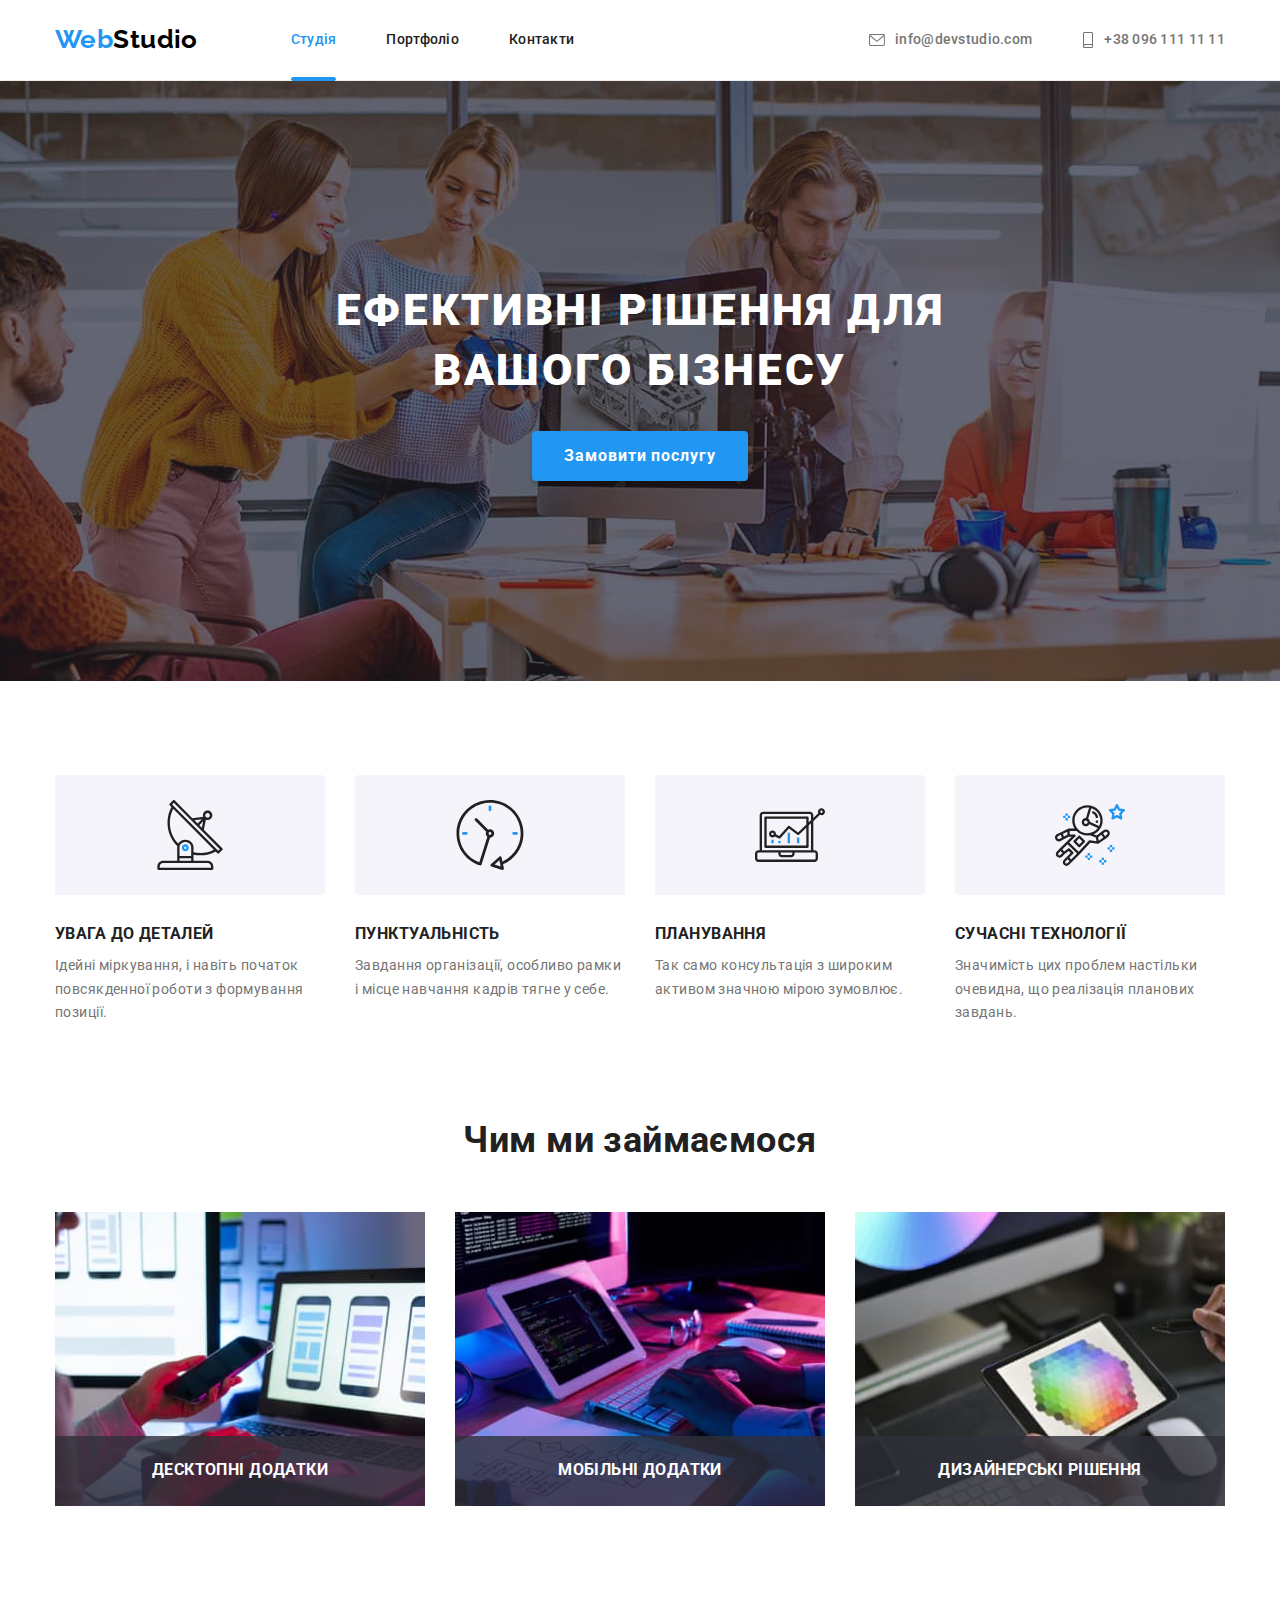
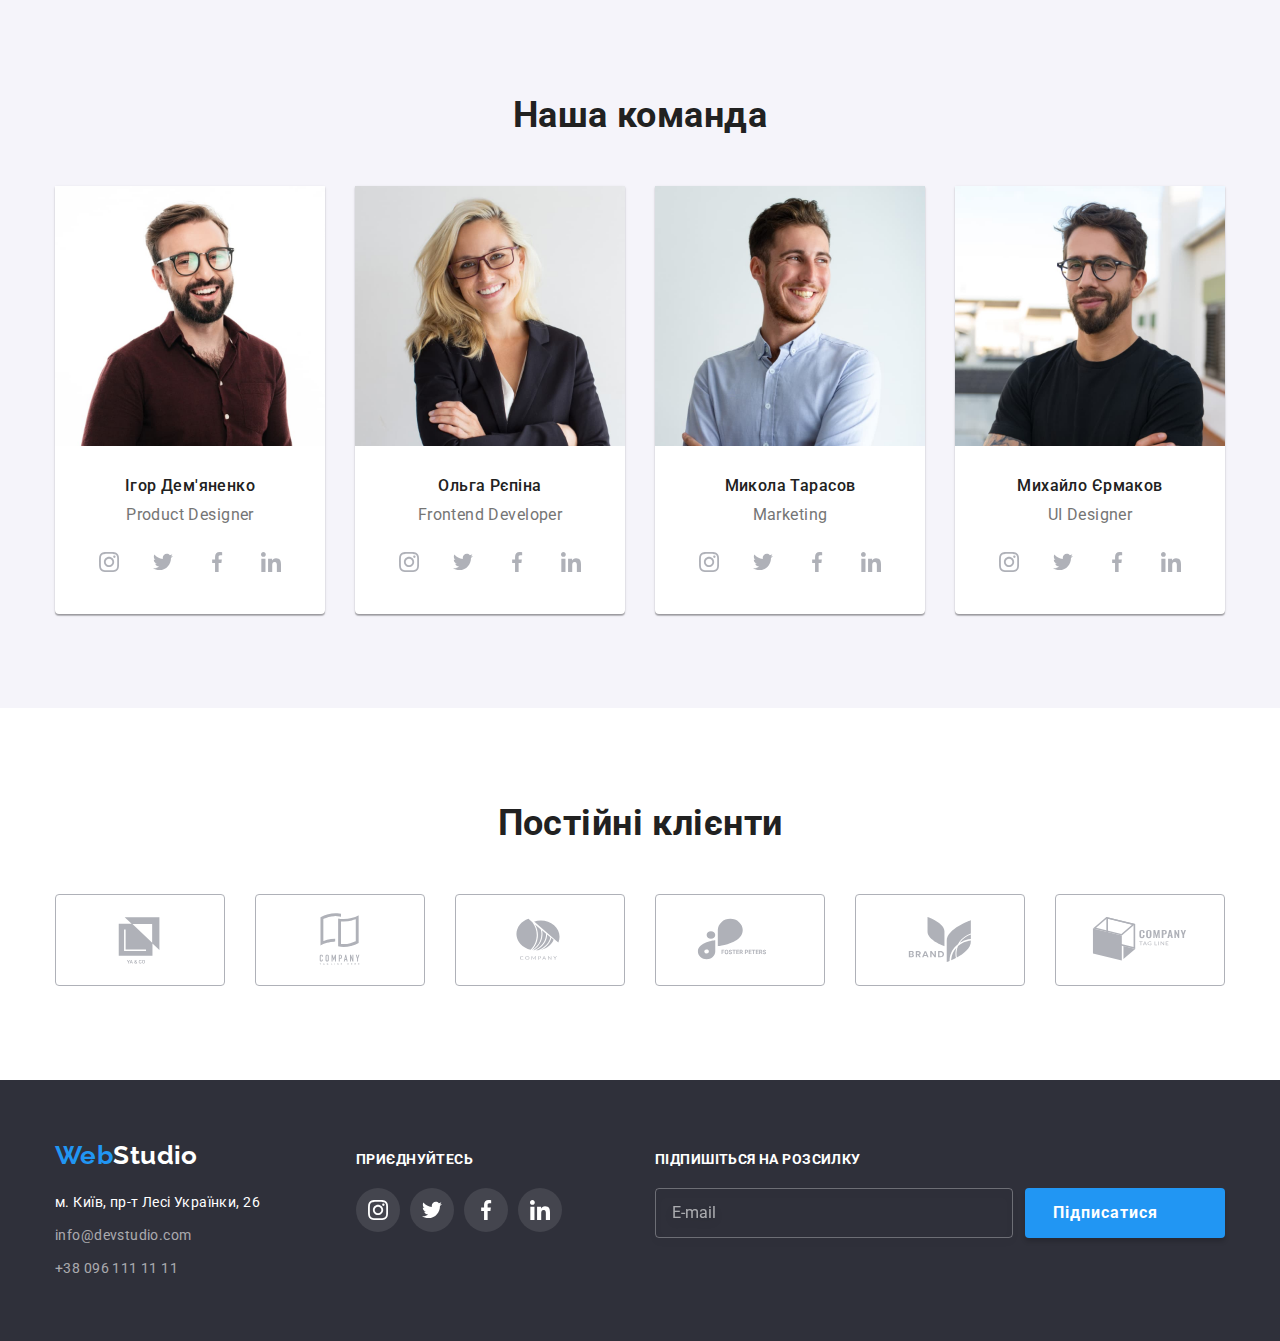
==== index.html @ 58933726 "add all from home work 6" ====
<!DOCTYPE html>
<html lang="uk">

<head>
    <meta charset="UTF-8">
    <meta http-equiv="X-UA-Compatible" content="IE=edge">
    <meta name="viewport" content="width=device-width, initial-scale=1.0">
    <title>WebStudio</title>
    <link rel="preconnect" href="https://fonts.googleapis.com">
    <link rel="preconnect" href="https://fonts.gstatic.com" crossorigin>
    <link
        href="https://fonts.googleapis.com/css2?family=Raleway:wght@700&family=Roboto:wght@400;500;700;900&display=swap"
        rel="stylesheet">
    <link rel="stylesheet"
        href="https://cdnjs.cloudflare.com/ajax/libs/modern-normalize/1.1.0/modern-normalize.min.css">
    <link rel="stylesheet" href="./css/styles.css">
</head>

<body>
    <!-- header -->
    <header class="header-page">
        <div class="container wraper-header">
            <a href="./index.html" lang="en" class="header-logo link"><span class="logo-web">Web</span>Studio</a>
            <nav class="nav">
                <a href="./index.html" class="nav-link active current link">Студія</a>
                <a href="./portfolio.html" class="nav-link active link">Портфоліо</a>
                <a href="./" class="nav-link active link">Контакти</a>
            </nav>

            <ul class="header-lists lists">
                <li class="header-list">
                    <a href="mailto:info@devstudio.com" target="_blank" rel="noopener noreferrer nofollow"
                        class="header-contact active link">
                        <svg class="mail-icon" width="16" height="12">
                            <use href="./img/icons.svg#icon-envelope"></use>
                        </svg>
                        info@devstudio.com</a>
                </li>
                <li class="header-list">
                    <a href="tel:+380961111111" class="header-contact active link">
                        <svg class="smartphone-icon" width="12" height="16">
                            <use href="./img/icons.svg#icon-smartphone"></use>
                        </svg>
                        +38 096 111 11 11</a>
                </li>
            </ul>
        </div>
    </header>

    <main>
        <!-- hero -->
        <section class="hero-section">
            <h1 class="hero-title">Ефективні рішення для вашого бізнесу</h1>
            <button type="button" class="btn active-btn" data-modal-open>Замовити послугу</button>
        </section>

        <!-- advantage -->
        <section class="section advantage-wraper">
            <div class="container">
                <h2 class="visually-hidden">Переваги</h2>
                <ul class="advantage-lists lists">
                    <li class="advantage-item">
                        <div class="icon-wrap">
                            <svg width="70" height="70">
                                <use href="./img/icons.svg#icon-antenna"></use>
                            </svg>
                        </div>
                        <h3 class="advantage-title">УВАГА ДО ДЕТАЛЕЙ</h3>
                        <p class="advantage-descr">
                            Ідейні міркування, і навіть початок повсякденної роботи з формування позиції.
                        </p>
                    </li>
                    <li class="advantage-item">
                        <div class="icon-wrap">
                            <svg width="70" height="70">
                                <use href="./img/icons.svg#icon-clock"></use>
                            </svg>
                        </div>
                        <h3 class="advantage-title">ПУНКТУАЛЬНІСТЬ</h3>
                        <p class="advantage-descr">
                            Завдання організації, особливо рамки і місце навчання кадрів тягне у себе.
                        </p>
                    </li>
                    <li class="advantage-item">
                        <div class="icon-wrap">
                            <svg width="70" height="70">
                                <use href="./img/icons.svg#icon-diagram"></use>
                            </svg>
                        </div>
                        <h3 class="advantage-title">ПЛАНУВАННЯ</h3>
                        <p class="advantage-descr">
                            Так само консультація з широким активом значною мірою зумовлює.
                        </p>
                    </li>
                    <li class="advantage-item">
                        <div class="icon-wrap">
                            <svg width="70" height="70">
                                <use href="./img/icons.svg#icon-astronaut"></use>
                            </svg>
                        </div>
                        <h3 class="advantage-title">СУЧАСНІ ТЕХНОЛОГІЇ</h3>
                        <p class="advantage-descr">
                            Значимість цих проблем настільки очевидна, що реалізація планових завдань.
                        </p>
                    </li>
                </ul>
            </div>
        </section>

        <!-- about work -->
        <section class="section work-section">
            <div class="container">
                <h2 class="work-title">Чим ми займаємося</h2>
                <ul class="work-lists lists">
                    <li class="work-item">
                        <img src="./img/themes-tel.jpg" alt="Вибирає тему на телефон" width="370">
                        <div class="work-wrap">
                            <h3 class="work-desc">Десктопні додатки</h3>
                        </div>
                    </li>
                    <li class="work-item">
                        <img src="./img/keyboard.jpg" alt="Друкуе на клавіатурі" width="370">
                        <div class="work-wrap">
                            <h3 class="work-desc">Мобільні додатки</h3>
                        </div>
                    </li>
                    <li class="work-item">
                        <img src="./img/rgb.jpg" alt="Підбирає палітру кольорів" width="370">
                        <div class="work-wrap">
                            <h3 class="work-desc">Дизайнерські рішення</h3>
                        </div>
                    </li>
                </ul>
            </div>
        </section>

        <!-- about-team -->
        <section class="team-section section">
            <div class="container">
                <h2 class="team-title">Наша команда</h2>
                <ul class="team-lists lists">
                    <li class="card">
                        <img src="./img/photo-1.jpg" alt="Фотокартка Ігор Дем'яненко" width="270">
                        <div class="wraper-card">
                            <h3 class="card-title">Ігор Дем'яненко</h3>
                            <p class="card-descr" lang="en">Product Designer</p>
                            <ul class="social-lists lists">
                                <li class="social-item">
                                    <a href="./" class="social-link">
                                        <svg class="social-icon" width="20" height="20">
                                            <use href="./img/icons.svg#icon-instagram"></use>
                                        </svg>
                                    </a>
                                </li>
                                <li class="social-item">
                                    <a href="./" class="social-link">
                                        <svg class="social-icon" width="20" height="20">
                                            <use href="./img/icons.svg#icon-twitter"></use>
                                        </svg>
                                    </a>
                                </li>
                                <li class="social-item">
                                    <a href="./" class="social-link">
                                        <svg class="social-icon" width="20" height="20">
                                            <use href="./img/icons.svg#icon-facebook"></use>
                                        </svg>
                                    </a>
                                </li>
                                <li class="social-item">
                                    <a href="./" class="social-link">
                                        <svg class="social-icon" width="20" height="20">
                                            <use href="./img/icons.svg#icon-linkedin"></use>
                                        </svg>
                                    </a>
                                </li>
                            </ul>
                        </div>
                    </li>
                    <li class="card">
                        <img src="./img/photo-2.jpg" alt="Фотокартка Ольга Рєпіна" width="270">
                        <div class="wraper-card">
                            <h3 class="card-title">Ольга Рєпіна</h3>
                            <p class="card-descr" lang="en">Frontend Developer</p>
                            <ul class="social-lists lists">
                                <li class="social-item">
                                    <a href="./" class="social-link">
                                        <svg class="social-icon" width="20" height="20">
                                            <use href="./img/icons.svg#icon-instagram"></use>
                                        </svg>
                                    </a>
                                </li>
                                <li class="social-item">
                                    <a href="./" class="social-link">
                                        <svg class="social-icon" width="20" height="20">
                                            <use href="./img/icons.svg#icon-twitter"></use>
                                        </svg>
                                    </a>
                                </li>
                                <li class="social-item">
                                    <a href="./" class="social-link">
                                        <svg class="social-icon" width="20" height="20">
                                            <use href="./img/icons.svg#icon-facebook"></use>
                                        </svg>
                                    </a>
                                </li>
                                <li class="social-item">
                                    <a href="./" class="social-link">
                                        <svg class="social-icon" width="20" height="20">
                                            <use href="./img/icons.svg#icon-linkedin"></use>
                                        </svg>
                                    </a>
                                </li>
                            </ul>
                        </div>
                    </li>
                    <li class="card">
                        <img src="./img/photo-3.jpg" alt="Фотокартка Микола Тарасов" width="270">
                        <div class="wraper-card">
                            <h3 class="card-title">Микола Тарасов</h3>
                            <p class="card-descr" lang="en">Marketing</p>
                            <ul class="social-lists lists">
                                <li class="social-item">
                                    <a href="./" class="social-link">
                                        <svg class="social-icon" width="20" height="20">
                                            <use href="./img/icons.svg#icon-instagram"></use>
                                        </svg>
                                    </a>
                                </li>
                                <li class="social-item">
                                    <a href="./" class="social-link">
                                        <svg class="social-icon" width="20" height="20">
                                            <use href="./img/icons.svg#icon-twitter"></use>
                                        </svg>
                                    </a>
                                </li>
                                <li class="social-item">
                                    <a href="./" class="social-link">
                                        <svg class="social-icon" width="20" height="20">
                                            <use href="./img/icons.svg#icon-facebook"></use>
                                        </svg>
                                    </a>
                                </li>
                                <li class="social-item">
                                    <a href="./" class="social-link">
                                        <svg class="social-icon" width="20" height="20">
                                            <use href="./img/icons.svg#icon-linkedin"></use>
                                        </svg>
                                    </a>
                                </li>
                            </ul>
                        </div>
                    </li>
                    <li class="card">
                        <img src="./img/photo-4.jpg" alt="Фотокартка Михайло Єрмаков" width="270">
                        <div class="wraper-card">
                            <h3 class="card-title">Михайло Єрмаков</h3>
                            <p class="card-descr" lang="en">UI Designer</p>
                            <ul class="social-lists lists">
                                <li class="social-item">
                                    <a href="./" class="social-link">
                                        <svg class="social-icon" width="20" height="20">
                                            <use href="./img/icons.svg#icon-instagram"></use>
                                        </svg>
                                    </a>
                                </li>
                                <li class="social-item">
                                    <a href="./" class="social-link">
                                        <svg class="social-icon" width="20" height="20">
                                            <use href="./img/icons.svg#icon-twitter"></use>
                                        </svg>
                                    </a>
                                </li>
                                <li class="social-item">
                                    <a href="./" class="social-link">
                                        <svg class="social-icon" width="20" height="20">
                                            <use href="./img/icons.svg#icon-facebook"></use>
                                        </svg>
                                    </a>
                                </li>
                                <li class="social-item">
                                    <a href="./" class="social-link">
                                        <svg class="social-icon" width="20" height="20">
                                            <use href="./img/icons.svg#icon-linkedin"></use>
                                        </svg>
                                    </a>
                                </li>
                            </ul>
                        </div>
                    </li>
                </ul>
            </div>
        </section>

        <!-- Permanent clients -->
        <section class="section">
            <div class="container">
                <h2 class="clients-title">Постійні клієнти</h2>
                <ul class="clients-lists lists">
                    <li class="clients-item">
                        <a href="./" class="clients-link">
                            <svg class="clients-icon" width="106" height="60">
                                <use href="./img/icons.svg#icon-company-1"></use>
                            </svg>
                        </a>
                    </li>
                    <li class="clients-item">
                        <a href="./" class="clients-link">
                            <svg class="clients-icon" width="106" height="60">
                                <use href="./img/icons.svg#icon-company-2"></use>
                            </svg>
                        </a>
                    </li>
                    <li class="clients-item">
                        <a href="./" class="clients-link">
                            <svg class="clients-icon" width="106" height="60">
                                <use href="./img/icons.svg#icon-company-3"></use>
                            </svg>
                        </a>
                    </li>
                    <li class="clients-item">
                        <a href="./" class="clients-link">
                            <svg class="clients-icon" width="106" height="60">
                                <use href="./img/icons.svg#icon-company-4"></use>
                            </svg>
                        </a>
                    </li>
                    <li class="clients-item">
                        <a href="./" class="clients-link">
                            <svg class="clients-icon" width="106" height="60">
                                <use href="./img/icons.svg#icon-company-5"></use>
                            </svg>
                        </a>
                    </li>
                    <li class="clients-item">
                        <a href="./" class="clients-link">
                            <svg class="clients-icon" width="106" height="60">
                                <use href="./img/icons.svg#icon-company-6"></use>
                            </svg>
                        </a>
                    </li>
                </ul>
            </div>
        </section>
    </main>

    <!-- footer -->
    <footer class="footer-page">
        <div class="wraper-footer container">
            <div class="wrap-address">
                <a href="./index.html" lang="en" class="footer-logo link"><span class="logo-web">Web</span>Studio</a>

                <address class="address-section">
                    <ul class="lists">
                        <li class="footer-list">
                            <a href="https://goo.gl/maps/ywGKh34JQWEBD4Sm8" class="address-link active link">м. Київ,
                                пр-т Лесі Українки, 26</a>
                        </li>
                        <li class="footer-list">
                            <a href="mailto:info@devstudio.com" target="_blank" rel="noopener noreferrer nofollow"
                                class="contact-link active link">info@devstudio.com</a>
                        </li>
                        <li class="footer-list">
                            <a href="tel:+380961111111" class="contact-link active link">+38 096 111 11 11</a>
                        </li>
                    </ul>
                </address>
            </div>
            <div class="wrap-social">
                <strong class="social-title">приєднуйтесь</strong>
                <ul class="social-lists-footer lists">
                    <li class="social-item">
                        <a href="./" class="social-link social-link-footer">
                            <svg class="social-icon" width="20" height="20">
                                <use href="./img/icons.svg#icon-instagram"></use>
                            </svg>
                        </a>
                    </li>
                    <li class="social-item">
                        <a href="./" class="social-link social-link-footer">
                            <svg class="social-icon" width="20" height="20">
                                <use href="./img/icons.svg#icon-twitter"></use>
                            </svg>
                        </a>
                    </li>
                    <li class="social-item">
                        <a href="./" class="social-link social-link-footer">
                            <svg class="social-icon" width="20" height="20">
                                <use href="./img/icons.svg#icon-facebook"></use>
                            </svg>
                        </a>
                    </li>
                    <li class="social-item">
                        <a href="./" class="social-link social-link-footer">
                            <svg class="social-icon" width="20" height="20">
                                <use href="./img/icons.svg#icon-linkedin"></use>
                            </svg>
                        </a>
                    </li>
                </ul>
            </div>

            <div>
                <strong class="social-title">Підпишіться на розсилку</strong>
                <form class="footer-form-wrap">
                    <input type="email" name="maill" class="footer-input" placeholder="E-mail" required>
                    <button type="submit" class="footer-btn btn active-btn">
                        Підписатися
                        <svg width="24" height="24" class="footer-icon-send">
                            <use href="./img/icons.svg#icon-send"></use>
                        </svg>
                    </button>
                </form>
            </div>
        </div>
    </footer>

    <!-- backdrop  -->
    <div class="hero-backdrop is-hidden" data-modal>
        <div class="modall">
            <button data-modal-close class="btn-close">
                <svg width="11" height="11" class="icon-close">
                    <use href="./img/icons.svg#icon-close"></use>
                </svg>
            </button>
            <strong class="modall-title">Залиште свої дані, ми вам передзвонимо</strong>
            <form class="modall-form">
                <label for="username" class="modall-field">
                    <span class="modall-label">Ім'я</span>
                    <div class="wrap-input">
                        <input type="text" id="username" name="username" class="modall-input" required>
                        <svg width="18" height="18" class="modall-icon">
                            <use href="./img/icons.svg#icon-person"></use>
                        </svg>
                    </div>
                </label>
                <label for="tell" class="modall-field">
                    <span class="modall-label">Телефон</span>
                    <div class="wrap-input">
                        <input type="tel" id="tell" name="tell" class="modall-input" required>
                        <svg width="18" height="18" class="modall-icon">
                            <use href="./img/icons.svg#icon-phone"></use>
                        </svg>
                    </div>
                </label>
                <label for="email" class="modall-field">
                    <span class="modall-label">Пошта</span>
                    <div class="wrap-input">
                        <input type="email" id="email" name="email" class="modall-input" required>
                        <svg width="18" height="18" class="modall-icon">
                            <use href="./img/icons.svg#icon-email"></use>
                        </svg>
                    </div>
                </label>
                <label for="comment" class="modall-field-textarea">
                    <span class="modall-label">Коментар</span>
                    <textarea id="comment" name="comment" class="modall-textarea"
                        placeholder="Введіть текст"></textarea>
                </label>
                <label for="check" class="checkbox-label">
                    <input type="checkbox" name="agree" id="check" class="ckeckbox visually-hidden" required>
                    <svg width="16" height="15" class="agree">
                        <use href="./img/icons.svg#icon-check"></use>
                    </svg>
                    <p class="license">
                        Погоджуюся з розсилкою та приймаю
                        <a href="./" class="license-link">Умови договору</a>
                    </p>
                </label>
                <button type="submit" class="btn active-btn">Відправити</button>
            </form>
        </div>
    </div>

    <script src="./js/modal.js"></script>
</body>

</html>
---- css/styles.css ----
:root {
  --prime-bgc: #ffffff;
  --first-bgc: #2f303a;
  --second-bgc: #f5f4fa;

  --acent-color: #2196f3;
  --prime-color: #212121;
  --second-color: #757575;

  --line-header: #ececec;

  --btn-bgc: #2196f3;
  --btn-color: #ffffff;
  --btn-active: #188ce8;

  --overlay-hero: rgba(47, 48, 58, 0.4);
  --modall-hero: rgba(0, 0, 0, 0.2);
  --overlay-project: rgba(33, 150, 243, 0.9);

  --social-color: #afb1b8;

  --hero-color: #ffffff;
  --logo-header-color: #000000;
  --footer-color: #ffffff;
  --bgc-work-desc: rgba(47, 48, 58, 0.8);
  --contacts-color: rgba(255, 255, 255, 0.6);
  --bgc-social-footer: rgba(255, 255, 255, 0.1);
  --potfolio-project-border: #eeeeee;
}

h1,
h2,
h3,
h4,
h5,
h6,
p {
  margin: 0;
}

ul {
  padding: 0;
  margin: 0;
}

img {
  display: block;
}

body {
  font-family: 'Roboto', sans-serif;
  color: var(--prime-color);
  background-color: var(--prime-bgc);
  letter-spacing: 0.03em;
  font-size: 14px;
}

.active {
  transition: color 250ms cubic-bezier(0.4, 0, 0.2, 1);
}

.active:focus,
.active:hover {
  color: var(--acent-color);
}

.active-btn {
  transition: background-color 250ms cubic-bezier(0.4, 0, 0.2, 1);
}

.active-btn:hover,
.active-btn:focus {
  background-color: var(--btn-active);
}

.link {
  text-decoration: none;
}

.lists {
  list-style: none;
}

.visually-hidden {
  position: absolute;
  white-space: nowrap;
  width: 1px;
  height: 1px;
  overflow: hidden;
  border: 0;
  padding: 0;
  clip: rect(0 0 0 0);
  clip-path: inset(50%);
  margin: -1px;
}

.container {
  width: 1200px;
  padding-left: 15px;
  padding-right: 15px;
  margin: 0 auto;
}

.section {
  padding-top: 94px;
  padding-bottom: 94px;
}

.active.current {
  position: relative;
  color: var(--acent-color);
}

.active.current::after {
  content: '';
  position: absolute;
  bottom: -1px;
  left: 0;
  width: 100%;
  height: 4px;
  border: 1px solid var(--acent-color);
  border-radius: 2px;
  background-color: var(--acent-color);
}

/* header */
.header-page {
  max-width: 1600px;
  margin: 0 auto;
  border-bottom: 1px solid var(--line-header);
}

.wraper-header {
  display: flex;
  align-items: center;
}

.header-logo {
  display: inline-block;
  padding-top: 24px;
  padding-bottom: 25px;
  margin-right: 93px;

  font-family: 'Raleway', sans-serif;
  font-weight: 700;
  font-size: 26px;
  line-height: 1.19;
  color: var(--logo-header-color);
}

.logo-web {
  color: var(--acent-color);
}

.nav {
  display: flex;
}

.nav-link {
  display: block;
  padding: 32px 0;

  font-weight: 500;
  line-height: 1.14;
  letter-spacing: 0.02em;
  color: inherit;
}

.nav-link:not(:last-child) {
  margin-right: 50px;
}

.header-lists {
  display: flex;
  margin-left: auto;
}

.header-list:not(:last-child) {
  margin-right: 50px;
}

.header-contact {
  display: flex;
  align-items: center;

  font-weight: 500;
  line-height: 1.14;
  letter-spacing: 0.02em;
  color: var(--second-color);
}

.mail-icon,
.smartphone-icon {
  margin-right: 10px;
  fill: currentColor;
}

/* Hero */
.hero-section {
  max-width: 1600px;
  height: 600px;
  margin: 0 auto;
  background-color: var(--first-bgc);
  background-image: linear-gradient(to right, rgba(47, 48, 58, 0.4), rgba(47, 48, 58, 0.4)),
    url(../img/bgc-hero.jpg);
  background-repeat: no-repeat;
  background-size: cover;
  background-position: center;
  padding-top: 200px;
  padding-bottom: 200px;
}

.hero-title {
  max-width: 696px;
  margin: 0 auto;
  margin-bottom: 30px;

  font-weight: 900;
  font-size: 44px;
  line-height: 1.36;
  text-align: center;
  letter-spacing: 0.06em;
  text-transform: uppercase;
  color: var(--hero-color);
}

.btn {
  display: block;
  margin: 0 auto;
  padding: 10px 32px;
  box-shadow: 0px 4px 4px rgba(0, 0, 0, 0.15);
  border: none;
  border-radius: 4px;
  min-width: 216px;

  font-family: inherit;
  font-weight: 700;
  font-size: 16px;
  line-height: 1.88;
  text-align: center;
  letter-spacing: 0.06em;
  color: var(--btn-color);
  background-color: var(--btn-bgc);
  cursor: pointer;
}

/* advantage */
.advantage-wraper {
  padding-bottom: 47px;
}

.advantage-lists {
  display: flex;
  flex-wrap: wrap;
  gap: 30px;
}

.icon-wrap {
  display: flex;
  align-items: center;
  justify-content: center;
  width: 270px;
  height: 120px;
  background-color: var(--second-bgc);
  border-radius: 4px;
  margin-bottom: 30px;
}

.advantage-item {
  flex-basis: calc((100% - 90px) / 4);
}

.advantage-title {
  margin-bottom: 10px;

  font-weight: 700;
  line-height: 1.14;
  text-transform: uppercase;
}

.advantage-descr {
  line-height: 1.71;
  color: var(--second-color);
}

/* about work */
.work-section {
  padding-top: 47px;
}

.work-lists {
  display: flex;
  flex-wrap: wrap;
  gap: 30px;
}

.work-item {
  position: relative;
  flex-basis: calc((100% - 60px) / 3);
}

.work-wrap {
  position: absolute;
  bottom: 0;
  left: 0;
  display: flex;
  justify-content: center;
  align-items: center;
  padding: 10px;
  width: 100%;
  height: 70px;
  background-color: var(--bgc-work-desc);
}

.work-desc {
  font-weight: 700;
  line-height: 1.14;
  text-align: center;
  text-transform: uppercase;
  color: var(--hero-color);
}

.work-title,
.team-title {
  margin-bottom: 50px;

  font-weight: 700;
  font-size: 36px;
  line-height: 1.17;
  text-align: center;
}

/* about-team */
.team-section {
  background-color: var(--second-bgc);
  max-width: 1600px;
  margin: 0 auto;
}

.team-lists {
  display: flex;
  flex-wrap: wrap;
  gap: 30px;
}

.card {
  box-shadow: 0px 1px 3px rgba(0, 0, 0, 0.12), 0px 1px 1px rgba(0, 0, 0, 0.14),
    0px 2px 1px rgba(0, 0, 0, 0.2);
  border-radius: 0px 0px 4px 4px;
  background-color: var(--prime-bgc);
  flex-basis: calc((100% - 4 * 30px) / 4);
}

.wraper-card {
  padding: 30px 10px;
  text-align: center;
}

.card-title {
  display: block;
  margin-bottom: 10px;

  font-weight: 500;
  font-size: 16px;
  line-height: 1.19;
}

.card-descr {
  margin-bottom: 16px;

  font-size: 16px;
  line-height: 1.19;
  color: var(--second-color);
}

.social-lists {
  display: flex;
  justify-content: center;
  gap: 10px;
}

.social-link {
  display: flex;
  align-items: center;
  justify-content: center;
  border-radius: 50%;
  width: 44px;
  height: 44px;
  color: var(--social-color);

  transition: color 250ms cubic-bezier(0.4, 0, 0.2, 1),
    background-color 250ms cubic-bezier(0.4, 0, 0.2, 1);
}

.social-link:hover,
.social-link:focus {
  color: var(--btn-color);
  background-color: var(--acent-color);
}

.social-icon {
  fill: currentColor;
}

/* Permanent clients */
.clients-title {
  margin-bottom: 50px;

  font-weight: 700;
  font-size: 36px;
  line-height: 1.17;
  text-align: center;
}

.clients-lists {
  display: flex;
  flex-wrap: wrap;
  gap: 30px;
}

.clients-item {
  width: calc((100% - 150px) / 6);
}

.clients-link {
  display: flex;
  align-items: center;
  justify-content: center;
  height: 92px;

  border: 1px solid var(--social-color);
  border-radius: 4px;
  color: var(--social-color);

  transition: color 250ms cubic-bezier(0.4, 0, 0.2, 1),
    border-color 250ms cubic-bezier(0.4, 0, 0.2, 1);
}

.clients-link:hover,
.clients-link:focus {
  border-color: var(--acent-color);
  color: var(--acent-color);
}

.clients-icon {
  fill: currentColor;
}

/* footer */
.footer-page {
  background-color: var(--first-bgc);
  max-width: 1600px;
  margin: 0 auto;
}

.wraper-footer {
  display: flex;
  align-items: baseline;
  padding-top: 60px;
  padding-bottom: 60px;
}

.wrap-address {
  margin-right: 70px;
  width: 231px;
}

.footer-logo {
  display: inline-block;
  margin-bottom: 20px;

  font-family: 'Raleway', sans-serif;
  font-weight: 700;
  font-size: 26px;
  line-height: 1.19;
  color: var(--footer-color);
}

.address-section {
  font-style: normal;
}

.footer-list:not(:last-child) {
  margin-bottom: 9px;
}

.address-link {
  line-height: 1.71;
  color: var(--footer-color);
}

.contact-link {
  line-height: 1.71;
  color: var(--contacts-color);
}

.wrap-social {
  margin-right: 93px;
}

.social-title {
  display: block;
  margin-bottom: 20px;

  color: var(--footer-color);
  font-weight: 700;
  line-height: 1.14;
  text-transform: uppercase;
}

.social-lists-footer {
  display: flex;
  gap: 10px;
}

.social-link-footer {
  color: var(--footer-color);
  background-color: var(--bgc-social-footer);
}

.social-link-footer:hover,
.social-link-footer:focus {
  background-color: var(--acent-color);
}

.footer-form-wrap {
  display: flex;
}

.footer-input {
  width: 358px;
  height: 50px;
  padding: 15px 16px;
  margin-right: 12px;
  border: 1px solid rgba(255, 255, 255, 0.3);
  filter: drop-shadow(0px 4px 4px rgba(0, 0, 0, 0.15));
  border-radius: 4px;

  background-color: inherit;
  color: var(--footer-color);
}

.footer-input:-webkit-autofill {
  -webkit-text-fill-color: var(--footer-color);
  -webkit-box-shadow: 0 0 0 30px var(--first-bgc) inset;
  caret-color: var(--footer-color);
}

.footer-input::placeholder {
  font-size: 16px;
  line-height: 1.25;
  color: var(--contacts-color);
}

.footer-btn {
  display: flex;
  align-items: center;
  min-width: 200px;
  padding: 10px 28px;
}

.footer-icon-send {
  margin-left: 10px;
  fill: currentColor;
}

/* portfolio */
.btn-lists {
  display: flex;
  justify-content: center;
  margin-bottom: 50px;
  gap: 8px;
}

.btn-portfolio {
  padding: 6px 22px;
  background: #f5f4fa;
  border-radius: 4px;
  border: none;

  font-family: inherit;
  font-weight: 500;
  font-size: 16px;
  line-height: 1.62;
  background-color: var(--second-bgc);
  color: inherit;
  cursor: pointer;

  transition: box-shadow 250ms cubic-bezier(0.4, 0, 0.2, 1),
    color 250ms cubic-bezier(0.4, 0, 0.2, 1), background-color 250ms cubic-bezier(0.4, 0, 0.2, 1);
}

.btn-portfolio:focus,
.btn-portfolio:hover {
  box-shadow: 0px 3px 1px rgba(0, 0, 0, 0.1), 0px 1px 2px rgba(0, 0, 0, 0.08),
    0px 2px 2px rgba(0, 0, 0, 0.12);
  color: var(--btn-color);
  background-color: var(--acent-color);
}

.project-lists {
  display: flex;
  flex-wrap: wrap;
  gap: 30px;
}

.project-item {
  flex-basis: calc((100% - 60px) / 3);
}

.overlay-wrap {
  position: relative;
  overflow: hidden;
}

.project-link {
  display: block;
  text-decoration: none;
  color: inherit;
  transition: box-shadow 250ms cubic-bezier(0.4, 0, 0.2, 1);
}

.project-link:hover,
.project-link:focus {
  box-shadow: 0px 1px 1px rgba(0, 0, 0, 0.12), 0px 4px 4px rgba(0, 0, 0, 0.06),
    1px 4px 6px rgba(0, 0, 0, 0.16);
}

.hover-overlay {
  padding: 63px 24px;
  position: absolute;
  top: 0;
  left: 0;

  font-weight: 400;
  font-size: 18px;
  line-height: 1.56;
  color: var(--btn-color);
  background-color: var(--overlay-project);

  transform: translateY(101%);
  transition: transform 250ms cubic-bezier(0.4, 0, 0.2, 1);
}

.project-link:hover .hover-overlay,
.project-link:focus .hover-overlay {
  transform: translateY(0);
}

.project-wraper {
  padding: 20px 24px;
  border-bottom: 1px solid var(--potfolio-project-border);
  border-right: 1px solid var(--potfolio-project-border);
  border-left: 1px solid var(--potfolio-project-border);
}

.project-title {
  margin-bottom: 4px;

  font-weight: 700;
  font-size: 18px;
  line-height: 2;
  letter-spacing: 0.06em;
}

.project-descr {
  font-size: 16px;
  line-height: 1.88;
  color: var(--second-color);
}

/* backdrop */
.is-hidden {
  visibility: hidden;
  opacity: 0;
  pointer-events: none;
}

.hero-backdrop.is-hidden {
  opacity: 0;
}

.hero-backdrop {
  position: fixed;
  z-index: 1;
  opacity: 1;
  top: 0;
  left: 0;
  width: 100%;
  height: 100%;
  background-color: var(--modall-hero);

  transition: opacity 250ms cubic-bezier(0.4, 0, 0.2, 1),
    visibility 250ms cubic-bezier(0.4, 0, 0.2, 1);
}

.hero-backdrop.is-hidden .modall {
  transform: translate(-50%, -50%) scale(1.15);
}

.modall {
  position: absolute;
  top: 50%;
  left: 50%;
  width: 528px;
  height: 581px;
  padding: 40px;

  background-color: var(--prime-bgc);
  box-shadow: 0px 1px 3px rgba(0, 0, 0, 0.12), 0px 1px 1px rgba(0, 0, 0, 0.14),
    0px 2px 1px rgba(0, 0, 0, 0.2);
  border-radius: 4px;
  transform: translate(-50%, -50%) scale(1);

  transition: transform 250ms cubic-bezier(0.4, 0, 0.2, 1);
}

.modall-title {
  display: block;
  margin-bottom: 12px;

  font-weight: 700;
  font-size: 20px;
  line-height: 1.15;
  text-align: center;
}

.modall-form {
  display: flex;
  flex-direction: column;
}

.modall-field,
.modall-field-textarea {
  display: flex;
  flex-direction: column;
  margin-bottom: 10px;
}

.modall-field-textarea {
  margin-bottom: 20px;
}

.modall-label {
  margin-bottom: 4px;

  font-size: 12px;
  line-height: 1.17;
  letter-spacing: 0.01em;
  color: var(--second-color);
}

.wrap-input {
  position: relative;
}

.modall-input {
  padding-left: 42px;
  border: 1px solid rgba(33, 33, 33, 0.2);
  border-radius: 4px;
  height: 40px;
  width: 100%;

  font-size: 12px;
  line-height: 1.67;
  letter-spacing: 0.01em;

  outline: none;

  transition: border 250ms cubic-bezier(0.4, 0, 0.2, 1);
}

.modall-input:-webkit-autofill {
  -webkit-text-fill-color: var(--prime-color);
  -webkit-box-shadow: 0 0 0 30px var(--prime-bgc) inset;
  caret-color: var(--prime-color);
}

.modall-input:hover,
.modall-input:focus,
.modall-textarea:hover,
.modall-textarea:focus {
  border: solid 1px var(--acent-color);
}

.modall-icon {
  position: absolute;
  top: 50%;
  left: 12px;
  transform: translateY(-50%);
  fill: currentColor;
  pointer-events: none;

  transition: fill 250ms cubic-bezier(0.4, 0, 0.2, 1);
}

.modall-input:hover+.modall-icon,
.modall-input:focus+.modall-icon {
  fill: var(--acent-color);
}

.modall-textarea {
  height: 120px;
  padding: 12px 16px;
  border: 1px solid rgba(33, 33, 33, 0.2);
  border-radius: 4px;
  resize: none;

  outline: none;

  transition: border 250ms cubic-bezier(0.4, 0, 0.2, 1);
}

.modall-textarea::placeholder {
  font-size: 12px;
  line-height: 1.67;
  letter-spacing: 0.01em;
}

.checkbox-label {
  display: flex;
  align-items: center;
  justify-content: center;
  margin-bottom: 30px;
}

.agree {
  fill: transparent;
  border: 2px solid var(--prime-color);
  border-radius: 2px;
  margin-right: 7px;

  transition: fill 250ms cubic-bezier(0.4, 0, 0.2, 1),
    background-color 250ms cubic-bezier(0.4, 0, 0.2, 1);
}


.ckeckbox:checked+.agree {
  background-color: var(--acent-color);
  fill: var(--btn-color);
  border-radius: 2px;
  border: none;
}

.license {
  line-height: 1.71;
  color: var(--second-color);
}

.license-link {
  line-height: 1.71;
  color: var(--acent-color);
}



.btn-close {
  display: flex;
  align-items: center;
  justify-content: center;

  position: absolute;
  top: 8px;
  right: 8px;

  background-color: inherit;
  border-radius: 50%;
  width: 30px;
  height: 30px;
  border: 1px solid rgba(0, 0, 0, 0.1);
  cursor: pointer;
  color: var(--logo-header-color);

  transition: color 250ms cubic-bezier(0.4, 0, 0.2, 1);
}

.btn-close:hover {
  color: var(--acent-color);
}

.icon-close {
  fill: currentColor;
}
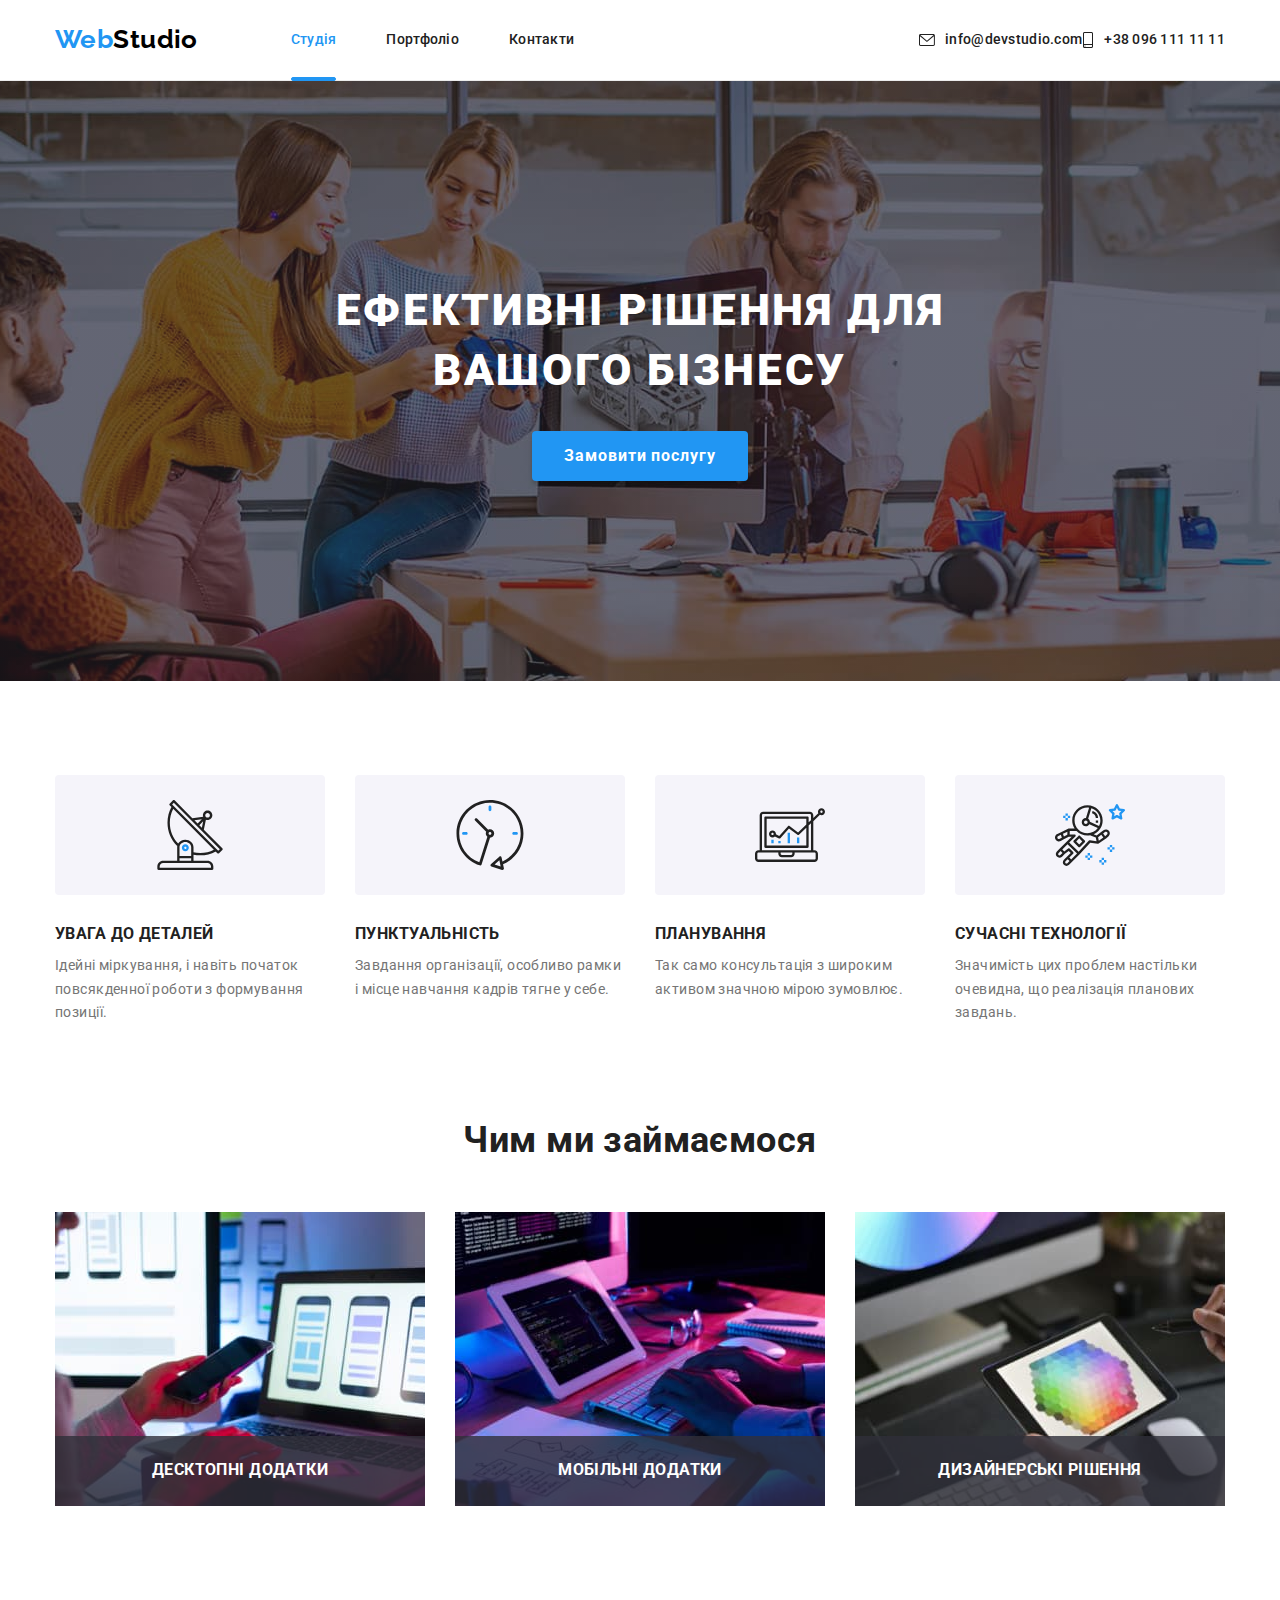
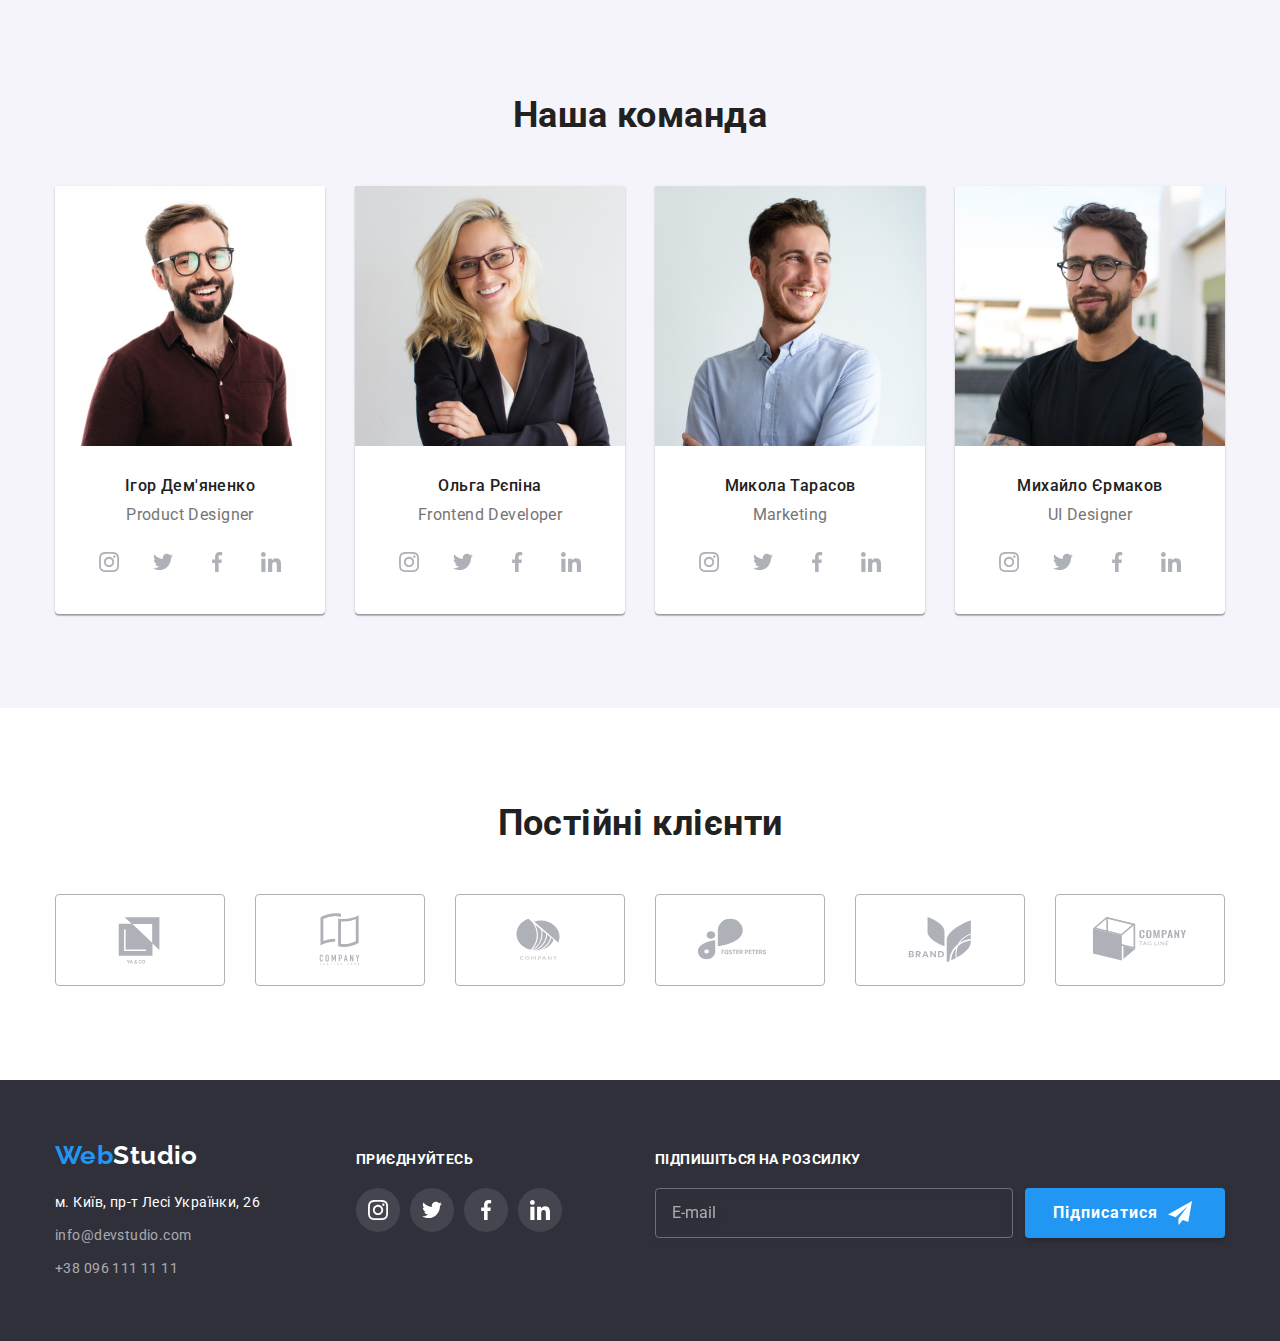
==== commit 26c13776: "add all from hv6" ====
--- a/index.html
+++ b/index.html
@@ -13,32 +13,32 @@
         rel="stylesheet">
     <link rel="stylesheet"
         href="https://cdnjs.cloudflare.com/ajax/libs/modern-normalize/1.1.0/modern-normalize.min.css">
-    <link rel="stylesheet" href="./css/styles.css">
+    <link rel="stylesheet" href="./css/main.min.css">
 </head>
 
 <body>
     <!-- header -->
     <header class="header-page">
-        <div class="container wraper-header">
-            <a href="./index.html" lang="en" class="header-logo link"><span class="logo-web">Web</span>Studio</a>
-            <nav class="nav">
-                <a href="./index.html" class="nav-link active current link">Студія</a>
-                <a href="./portfolio.html" class="nav-link active link">Портфоліо</a>
-                <a href="./" class="nav-link active link">Контакти</a>
+        <div class="container header-page__wraper">
+            <a href="./index.html" lang="en" class="logo logo--header link">Web<span class="logo__header">Studio</span></a>
+            <nav class="navigation">
+                <a href="./index.html" class="navigation__link active navigation__link--current link">Студія</a>
+                <a href="./portfolio.html" class="navigation__link active link">Портфоліо</a>
+                <a href="./" class="navigation__link active link">Контакти</a>
             </nav>
 
-            <ul class="header-lists lists">
-                <li class="header-list">
+            <ul class="contact-lists lists">
+                <li class="contact-lists__item">
                     <a href="mailto:info@devstudio.com" target="_blank" rel="noopener noreferrer nofollow"
-                        class="header-contact active link">
-                        <svg class="mail-icon" width="16" height="12">
+                        class="contact-lists__link active link">
+                        <svg class="contact-lists__icon" width="16" height="12">
                             <use href="./img/icons.svg#icon-envelope"></use>
                         </svg>
                         info@devstudio.com</a>
                 </li>
-                <li class="header-list">
-                    <a href="tel:+380961111111" class="header-contact active link">
-                        <svg class="smartphone-icon" width="12" height="16">
+                <li class="contact-lists__item">
+                    <a href="tel:+380961111111" class="contact-lists__link active link">
+                        <svg class="contact-lists__icon" width="12" height="16">
                             <use href="./img/icons.svg#icon-smartphone"></use>
                         </svg>
                         +38 096 111 11 11</a>
@@ -50,56 +50,56 @@
     <main>
         <!-- hero -->
         <section class="hero-section">
-            <h1 class="hero-title">Ефективні рішення для вашого бізнесу</h1>
-            <button type="button" class="btn active-btn" data-modal-open>Замовити послугу</button>
+            <h1 class="hero-section__title">Ефективні рішення для вашого бізнесу</h1>
+            <button type="button" class="hero-section__btn btn active-btn" data-modal-open>Замовити послугу</button>
         </section>
 
         <!-- advantage -->
-        <section class="section advantage-wraper">
+        <section class="advantage section">
             <div class="container">
                 <h2 class="visually-hidden">Переваги</h2>
-                <ul class="advantage-lists lists">
-                    <li class="advantage-item">
-                        <div class="icon-wrap">
+                <ul class="advantage__lists lists">
+                    <li class="advantage__item">
+                        <div class="advantage__bg">
                             <svg width="70" height="70">
                                 <use href="./img/icons.svg#icon-antenna"></use>
                             </svg>
                         </div>
-                        <h3 class="advantage-title">УВАГА ДО ДЕТАЛЕЙ</h3>
-                        <p class="advantage-descr">
+                        <h3 class="advantage__title">УВАГА ДО ДЕТАЛЕЙ</h3>
+                        <p class="advantage__descr">
                             Ідейні міркування, і навіть початок повсякденної роботи з формування позиції.
                         </p>
                     </li>
-                    <li class="advantage-item">
-                        <div class="icon-wrap">
+                    <li class="advantage__item">
+                        <div class="advantage__bg">
                             <svg width="70" height="70">
                                 <use href="./img/icons.svg#icon-clock"></use>
                             </svg>
                         </div>
-                        <h3 class="advantage-title">ПУНКТУАЛЬНІСТЬ</h3>
-                        <p class="advantage-descr">
+                        <h3 class="advantage__title">ПУНКТУАЛЬНІСТЬ</h3>
+                        <p class="advantage__descr">
                             Завдання організації, особливо рамки і місце навчання кадрів тягне у себе.
                         </p>
                     </li>
-                    <li class="advantage-item">
-                        <div class="icon-wrap">
+                    <li class="advantage__item">
+                        <div class="advantage__bg">
                             <svg width="70" height="70">
                                 <use href="./img/icons.svg#icon-diagram"></use>
                             </svg>
                         </div>
-                        <h3 class="advantage-title">ПЛАНУВАННЯ</h3>
-                        <p class="advantage-descr">
+                        <h3 class="advantage__title">ПЛАНУВАННЯ</h3>
+                        <p class="advantage__descr">
                             Так само консультація з широким активом значною мірою зумовлює.
                         </p>
                     </li>
-                    <li class="advantage-item">
-                        <div class="icon-wrap">
+                    <li class="advantage__item">
+                        <div class="advantage__bg">
                             <svg width="70" height="70">
                                 <use href="./img/icons.svg#icon-astronaut"></use>
                             </svg>
                         </div>
-                        <h3 class="advantage-title">СУЧАСНІ ТЕХНОЛОГІЇ</h3>
-                        <p class="advantage-descr">
+                        <h3 class="advantage__title">СУЧАСНІ ТЕХНОЛОГІЇ</h3>
+                        <p class="advantage__descr">
                             Значимість цих проблем настільки очевидна, що реалізація планових завдань.
                         </p>
                     </li>
@@ -108,26 +108,26 @@
         </section>
 
         <!-- about work -->
-        <section class="section work-section">
+        <section class="section work">
             <div class="container">
-                <h2 class="work-title">Чим ми займаємося</h2>
-                <ul class="work-lists lists">
-                    <li class="work-item">
+                <h2 class="work__title">Чим ми займаємося</h2>
+                <ul class="work__lists lists">
+                    <li class="work__item">
                         <img src="./img/themes-tel.jpg" alt="Вибирає тему на телефон" width="370">
-                        <div class="work-wrap">
-                            <h3 class="work-desc">Десктопні додатки</h3>
-                        </div>
-                    </li>
-                    <li class="work-item">
+                        <div class="work__wrap">
+                            <h3 class="work__desc">Десктопні додатки</h3>
+                        </div>
+                    </li>
+                    <li class="work__item">
                         <img src="./img/keyboard.jpg" alt="Друкуе на клавіатурі" width="370">
-                        <div class="work-wrap">
-                            <h3 class="work-desc">Мобільні додатки</h3>
-                        </div>
-                    </li>
-                    <li class="work-item">
+                        <div class="work__wrap">
+                            <h3 class="work__desc">Мобільні додатки</h3>
+                        </div>
+                    </li>
+                    <li class="work__item">
                         <img src="./img/rgb.jpg" alt="Підбирає палітру кольорів" width="370">
-                        <div class="work-wrap">
-                            <h3 class="work-desc">Дизайнерські рішення</h3>
+                        <div class="work__wrap">
+                            <h3 class="work__desc">Дизайнерські рішення</h3>
                         </div>
                     </li>
                 </ul>
@@ -135,40 +135,40 @@
         </section>
 
         <!-- about-team -->
-        <section class="team-section section">
+        <section class="team section">
             <div class="container">
-                <h2 class="team-title">Наша команда</h2>
-                <ul class="team-lists lists">
+                <h2 class="team__title">Наша команда</h2>
+                <ul class="cards-lists lists">
                     <li class="card">
                         <img src="./img/photo-1.jpg" alt="Фотокартка Ігор Дем'яненко" width="270">
-                        <div class="wraper-card">
-                            <h3 class="card-title">Ігор Дем'яненко</h3>
-                            <p class="card-descr" lang="en">Product Designer</p>
-                            <ul class="social-lists lists">
-                                <li class="social-item">
-                                    <a href="./" class="social-link">
-                                        <svg class="social-icon" width="20" height="20">
+                        <div class="card__wrap">
+                            <h3 class="card__title">Ігор Дем'яненко</h3>
+                            <p class="card__descr" lang="en">Product Designer</p>
+                            <ul class="social lists">
+                                <li>
+                                    <a href="./" class="social__link">
+                                        <svg class="social__icon" width="20" height="20">
                                             <use href="./img/icons.svg#icon-instagram"></use>
                                         </svg>
                                     </a>
                                 </li>
-                                <li class="social-item">
-                                    <a href="./" class="social-link">
-                                        <svg class="social-icon" width="20" height="20">
+                                <li>
+                                    <a href="./" class="social__link">
+                                        <svg class="social__icon" width="20" height="20">
                                             <use href="./img/icons.svg#icon-twitter"></use>
                                         </svg>
                                     </a>
                                 </li>
-                                <li class="social-item">
-                                    <a href="./" class="social-link">
-                                        <svg class="social-icon" width="20" height="20">
+                                <li>
+                                    <a href="./" class="social__link">
+                                        <svg class="social__icon" width="20" height="20">
                                             <use href="./img/icons.svg#icon-facebook"></use>
                                         </svg>
                                     </a>
                                 </li>
-                                <li class="social-item">
-                                    <a href="./" class="social-link">
-                                        <svg class="social-icon" width="20" height="20">
+                                <li>
+                                    <a href="./" class="social__link">
+                                        <svg class="social__icon" width="20" height="20">
                                             <use href="./img/icons.svg#icon-linkedin"></use>
                                         </svg>
                                     </a>
@@ -178,34 +178,34 @@
                     </li>
                     <li class="card">
                         <img src="./img/photo-2.jpg" alt="Фотокартка Ольга Рєпіна" width="270">
-                        <div class="wraper-card">
-                            <h3 class="card-title">Ольга Рєпіна</h3>
-                            <p class="card-descr" lang="en">Frontend Developer</p>
-                            <ul class="social-lists lists">
-                                <li class="social-item">
-                                    <a href="./" class="social-link">
-                                        <svg class="social-icon" width="20" height="20">
+                        <div class="card__wrap">
+                            <h3 class="card__title">Ольга Рєпіна</h3>
+                            <p class="card__descr" lang="en">Frontend Developer</p>
+                            <ul class="social lists">
+                                <li>
+                                    <a href="./" class="social__link">
+                                        <svg class="social__icon" width="20" height="20">
                                             <use href="./img/icons.svg#icon-instagram"></use>
                                         </svg>
                                     </a>
                                 </li>
-                                <li class="social-item">
-                                    <a href="./" class="social-link">
-                                        <svg class="social-icon" width="20" height="20">
+                                <li>
+                                    <a href="./" class="social__link">
+                                        <svg class="social__icon" width="20" height="20">
                                             <use href="./img/icons.svg#icon-twitter"></use>
                                         </svg>
                                     </a>
                                 </li>
-                                <li class="social-item">
-                                    <a href="./" class="social-link">
-                                        <svg class="social-icon" width="20" height="20">
+                                <li>
+                                    <a href="./" class="social__link">
+                                        <svg class="social__icon" width="20" height="20">
                                             <use href="./img/icons.svg#icon-facebook"></use>
                                         </svg>
                                     </a>
                                 </li>
-                                <li class="social-item">
-                                    <a href="./" class="social-link">
-                                        <svg class="social-icon" width="20" height="20">
+                                <li>
+                                    <a href="./" class="social__link">
+                                        <svg class="social__icon" width="20" height="20">
                                             <use href="./img/icons.svg#icon-linkedin"></use>
                                         </svg>
                                     </a>
@@ -215,34 +215,34 @@
                     </li>
                     <li class="card">
                         <img src="./img/photo-3.jpg" alt="Фотокартка Микола Тарасов" width="270">
-                        <div class="wraper-card">
-                            <h3 class="card-title">Микола Тарасов</h3>
-                            <p class="card-descr" lang="en">Marketing</p>
-                            <ul class="social-lists lists">
-                                <li class="social-item">
-                                    <a href="./" class="social-link">
-                                        <svg class="social-icon" width="20" height="20">
+                        <div class="card__wrap">
+                            <h3 class="card__title">Микола Тарасов</h3>
+                            <p class="card__descr" lang="en">Marketing</p>
+                            <ul class="social lists">
+                                <li>
+                                    <a href="./" class="social__link">
+                                        <svg class="social__icon" width="20" height="20">
                                             <use href="./img/icons.svg#icon-instagram"></use>
                                         </svg>
                                     </a>
                                 </li>
-                                <li class="social-item">
-                                    <a href="./" class="social-link">
-                                        <svg class="social-icon" width="20" height="20">
+                                <li>
+                                    <a href="./" class="social__link">
+                                        <svg class="social__icon" width="20" height="20">
                                             <use href="./img/icons.svg#icon-twitter"></use>
                                         </svg>
                                     </a>
                                 </li>
-                                <li class="social-item">
-                                    <a href="./" class="social-link">
-                                        <svg class="social-icon" width="20" height="20">
+                                <li>
+                                    <a href="./" class="social__link">
+                                        <svg class="social__icon" width="20" height="20">
                                             <use href="./img/icons.svg#icon-facebook"></use>
                                         </svg>
                                     </a>
                                 </li>
-                                <li class="social-item">
-                                    <a href="./" class="social-link">
-                                        <svg class="social-icon" width="20" height="20">
+                                <li>
+                                    <a href="./" class="social__link">
+                                        <svg class="social__icon" width="20" height="20">
                                             <use href="./img/icons.svg#icon-linkedin"></use>
                                         </svg>
                                     </a>
@@ -252,34 +252,34 @@
                     </li>
                     <li class="card">
                         <img src="./img/photo-4.jpg" alt="Фотокартка Михайло Єрмаков" width="270">
-                        <div class="wraper-card">
-                            <h3 class="card-title">Михайло Єрмаков</h3>
-                            <p class="card-descr" lang="en">UI Designer</p>
-                            <ul class="social-lists lists">
-                                <li class="social-item">
-                                    <a href="./" class="social-link">
-                                        <svg class="social-icon" width="20" height="20">
+                        <div class="card__wrap">
+                            <h3 class="card__title">Михайло Єрмаков</h3>
+                            <p class="card__descr" lang="en">UI Designer</p>
+                            <ul class="social lists">
+                                <li>
+                                    <a href="./" class="social__link">
+                                        <svg class="social__icon" width="20" height="20">
                                             <use href="./img/icons.svg#icon-instagram"></use>
                                         </svg>
                                     </a>
                                 </li>
-                                <li class="social-item">
-                                    <a href="./" class="social-link">
-                                        <svg class="social-icon" width="20" height="20">
+                                <li>
+                                    <a href="./" class="social__link">
+                                        <svg class="social__icon" width="20" height="20">
                                             <use href="./img/icons.svg#icon-twitter"></use>
                                         </svg>
                                     </a>
                                 </li>
-                                <li class="social-item">
-                                    <a href="./" class="social-link">
-                                        <svg class="social-icon" width="20" height="20">
+                                <li>
+                                    <a href="./" class="social__link">
+                                        <svg class="social__icon" width="20" height="20">
                                             <use href="./img/icons.svg#icon-facebook"></use>
                                         </svg>
                                     </a>
                                 </li>
-                                <li class="social-item">
-                                    <a href="./" class="social-link">
-                                        <svg class="social-icon" width="20" height="20">
+                                <li>
+                                    <a href="./" class="social__link">
+                                        <svg class="social__icon" width="20" height="20">
                                             <use href="./img/icons.svg#icon-linkedin"></use>
                                         </svg>
                                     </a>
@@ -292,48 +292,48 @@
         </section>
 
         <!-- Permanent clients -->
-        <section class="section">
+        <section class="clients section">
             <div class="container">
-                <h2 class="clients-title">Постійні клієнти</h2>
-                <ul class="clients-lists lists">
-                    <li class="clients-item">
-                        <a href="./" class="clients-link">
-                            <svg class="clients-icon" width="106" height="60">
+                <h2 class="clients__title">Постійні клієнти</h2>
+                <ul class="clients__lists lists">
+                    <li class="clients__item">
+                        <a href="./" class="clients__link">
+                            <svg class="clients__icon" width="106" height="60">
                                 <use href="./img/icons.svg#icon-company-1"></use>
                             </svg>
                         </a>
                     </li>
-                    <li class="clients-item">
-                        <a href="./" class="clients-link">
-                            <svg class="clients-icon" width="106" height="60">
+                    <li class="clients__item">
+                        <a href="./" class="clients__link">
+                            <svg class="clients__icon" width="106" height="60">
                                 <use href="./img/icons.svg#icon-company-2"></use>
                             </svg>
                         </a>
                     </li>
-                    <li class="clients-item">
-                        <a href="./" class="clients-link">
-                            <svg class="clients-icon" width="106" height="60">
+                    <li class="clients__item">
+                        <a href="./" class="clients__link">
+                            <svg class="clients__icon" width="106" height="60">
                                 <use href="./img/icons.svg#icon-company-3"></use>
                             </svg>
                         </a>
                     </li>
-                    <li class="clients-item">
-                        <a href="./" class="clients-link">
-                            <svg class="clients-icon" width="106" height="60">
+                    <li class="clients__item">
+                        <a href="./" class="clients__link">
+                            <svg class="clients__icon" width="106" height="60">
                                 <use href="./img/icons.svg#icon-company-4"></use>
                             </svg>
                         </a>
                     </li>
-                    <li class="clients-item">
-                        <a href="./" class="clients-link">
-                            <svg class="clients-icon" width="106" height="60">
+                    <li class="clients__item">
+                        <a href="./" class="clients__link">
+                            <svg class="clients__icon" width="106" height="60">
                                 <use href="./img/icons.svg#icon-company-5"></use>
                             </svg>
                         </a>
                     </li>
-                    <li class="clients-item">
-                        <a href="./" class="clients-link">
-                            <svg class="clients-icon" width="106" height="60">
+                    <li class="clients__item">
+                        <a href="./" class="clients__link">
+                            <svg class="clients__icon" width="106" height="60">
                                 <use href="./img/icons.svg#icon-company-6"></use>
                             </svg>
                         </a>
@@ -344,54 +344,55 @@
     </main>
 
     <!-- footer -->
-    <footer class="footer-page">
-        <div class="wraper-footer container">
-            <div class="wrap-address">
-                <a href="./index.html" lang="en" class="footer-logo link"><span class="logo-web">Web</span>Studio</a>
-
-                <address class="address-section">
+    <footer class="footer">
+        <div class="footer__wrap container">
+            <div class="address-wrap">
+                <a href="./index.html" lang="en" class="logo logo--footer link">Web<span class="logo__footer">Studio</span></a>
+
+                <address class="address">
                     <ul class="lists">
-                        <li class="footer-list">
-                            <a href="https://goo.gl/maps/ywGKh34JQWEBD4Sm8" class="address-link active link">м. Київ,
+                        <li class="address__list">
+                            <a href="https://goo.gl/maps/ywGKh34JQWEBD4Sm8" class="address__link active link">м. Київ,
                                 пр-т Лесі Українки, 26</a>
                         </li>
-                        <li class="footer-list">
+                        <li class="address__list">
                             <a href="mailto:info@devstudio.com" target="_blank" rel="noopener noreferrer nofollow"
-                                class="contact-link active link">info@devstudio.com</a>
+                                class="address__link active link address__link--color">info@devstudio.com</a>
                         </li>
-                        <li class="footer-list">
-                            <a href="tel:+380961111111" class="contact-link active link">+38 096 111 11 11</a>
+                        <li class="address__list">
+                            <a href="tel:+380961111111" class="address__link active link address__link--color">+38 096
+                                111 11 11</a>
                         </li>
                     </ul>
                 </address>
             </div>
-            <div class="wrap-social">
-                <strong class="social-title">приєднуйтесь</strong>
-                <ul class="social-lists-footer lists">
-                    <li class="social-item">
-                        <a href="./" class="social-link social-link-footer">
-                            <svg class="social-icon" width="20" height="20">
+            <div class="social__footer">
+                <strong class="social__title">приєднуйтесь</strong>
+                <ul class="social lists">
+                    <li class="social__item">
+                        <a href="./" class="social__link social__link--color">
+                            <svg class="social__icon" width="20" height="20">
                                 <use href="./img/icons.svg#icon-instagram"></use>
                             </svg>
                         </a>
                     </li>
-                    <li class="social-item">
-                        <a href="./" class="social-link social-link-footer">
-                            <svg class="social-icon" width="20" height="20">
+                    <li class="social__item">
+                        <a href="./" class="social__link social__link--color">
+                            <svg class="social__icon" width="20" height="20">
                                 <use href="./img/icons.svg#icon-twitter"></use>
                             </svg>
                         </a>
                     </li>
-                    <li class="social-item">
-                        <a href="./" class="social-link social-link-footer">
-                            <svg class="social-icon" width="20" height="20">
+                    <li class="social__item">
+                        <a href="./" class="social__link social__link--color">
+                            <svg class="social__icon" width="20" height="20">
                                 <use href="./img/icons.svg#icon-facebook"></use>
                             </svg>
                         </a>
                     </li>
-                    <li class="social-item">
-                        <a href="./" class="social-link social-link-footer">
-                            <svg class="social-icon" width="20" height="20">
+                    <li class="social__item">
+                        <a href="./" class="social__link social__link--color">
+                            <svg class="social__icon" width="20" height="20">
                                 <use href="./img/icons.svg#icon-linkedin"></use>
                             </svg>
                         </a>
@@ -400,12 +401,12 @@
             </div>
 
             <div>
-                <strong class="social-title">Підпишіться на розсилку</strong>
-                <form class="footer-form-wrap">
-                    <input type="email" name="maill" class="footer-input" placeholder="E-mail" required>
-                    <button type="submit" class="footer-btn btn active-btn">
+                <strong class="social__title">Підпишіться на розсилку</strong>
+                <form class="footer__form">
+                    <input type="email" name="maill" class="footer__input" placeholder="E-mail" required>
+                    <button type="submit" class="footer__btn btn active-btn">
                         Підписатися
-                        <svg width="24" height="24" class="footer-icon-send">
+                        <svg width="24" height="24" class="footer__icon-send">
                             <use href="./img/icons.svg#icon-send"></use>
                         </svg>
                     </button>
@@ -418,55 +419,55 @@
     <div class="hero-backdrop is-hidden" data-modal>
         <div class="modall">
             <button data-modal-close class="btn-close">
-                <svg width="11" height="11" class="icon-close">
+                <svg width="11" height="11" class="btn-close__icon">
                     <use href="./img/icons.svg#icon-close"></use>
                 </svg>
             </button>
-            <strong class="modall-title">Залиште свої дані, ми вам передзвонимо</strong>
-            <form class="modall-form">
-                <label for="username" class="modall-field">
-                    <span class="modall-label">Ім'я</span>
-                    <div class="wrap-input">
-                        <input type="text" id="username" name="username" class="modall-input" required>
-                        <svg width="18" height="18" class="modall-icon">
+            <strong class="modall__title">Залиште свої дані, ми вам передзвонимо</strong>
+            <form class="form">
+                <label for="username" class="form__field">
+                    <span class="form__label">Ім'я</span>
+                    <div class="form__wrap-input">
+                        <input type="text" id="username" name="username" class="form__input" required>
+                        <svg width="18" height="18" class="form__icon">
                             <use href="./img/icons.svg#icon-person"></use>
                         </svg>
                     </div>
                 </label>
-                <label for="tell" class="modall-field">
-                    <span class="modall-label">Телефон</span>
-                    <div class="wrap-input">
-                        <input type="tel" id="tell" name="tell" class="modall-input" required>
-                        <svg width="18" height="18" class="modall-icon">
+                <label for="tell" class="form__field">
+                    <span class="form__label">Телефон</span>
+                    <div class="form__wrap-input">
+                        <input type="tel" id="tell" name="tell" class="form__input" required>
+                        <svg width="18" height="18" class="form__icon">
                             <use href="./img/icons.svg#icon-phone"></use>
                         </svg>
                     </div>
                 </label>
-                <label for="email" class="modall-field">
-                    <span class="modall-label">Пошта</span>
-                    <div class="wrap-input">
-                        <input type="email" id="email" name="email" class="modall-input" required>
-                        <svg width="18" height="18" class="modall-icon">
+                <label for="email" class="form__field">
+                    <span class="form__label">Пошта</span>
+                    <div class="form__wrap-input">
+                        <input type="email" id="email" name="email" class="form__input" required>
+                        <svg width="18" height="18" class="form__icon">
                             <use href="./img/icons.svg#icon-email"></use>
                         </svg>
                     </div>
                 </label>
-                <label for="comment" class="modall-field-textarea">
-                    <span class="modall-label">Коментар</span>
-                    <textarea id="comment" name="comment" class="modall-textarea"
+                <label for="comment" class="form__field-textarea">
+                    <span class="form__label">Коментар</span>
+                    <textarea id="comment" name="comment" class="form__textarea"
                         placeholder="Введіть текст"></textarea>
                 </label>
-                <label for="check" class="checkbox-label">
-                    <input type="checkbox" name="agree" id="check" class="ckeckbox visually-hidden" required>
-                    <svg width="16" height="15" class="agree">
+                <label for="check" class="form__checkbox-label">
+                    <input type="checkbox" name="agree" id="check" class="form__ckeckbox visually-hidden" required>
+                    <svg width="16" height="15" class="form__agree">
                         <use href="./img/icons.svg#icon-check"></use>
                     </svg>
-                    <p class="license">
+                    <p class="form__license">
                         Погоджуюся з розсилкою та приймаю
-                        <a href="./" class="license-link">Умови договору</a>
+                        <a href="./" class="form__license-link">Умови договору</a>
                     </p>
                 </label>
-                <button type="submit" class="btn active-btn">Відправити</button>
+                <button type="submit" class="form__btn btn active-btn">Відправити</button>
             </form>
         </div>
     </div>
--- a/css/main.min.css
+++ b/css/main.min.css
@@ -0,0 +1 @@
+h1,h2,h3,h4,h5,h6,p{margin:0}ul{padding:0;margin:0}img{display:block}.link{text-decoration:none}.lists{list-style:none}.visually-hidden{position:absolute;white-space:nowrap;width:1px;height:1px;overflow:hidden;border:0;padding:0;clip:rect(0 0 0 0);-webkit-clip-path:inset(50%);clip-path:inset(50%);margin:-1px}.is-hidden{visibility:hidden;opacity:0;pointer-events:none}.container{width:1200px;padding-left:15px;padding-right:15px;margin:0 auto}.section{padding-top:94px;padding-bottom:94px}.active{-webkit-transition:color 250ms cubic-bezier(0.4, 0, 0.2, 1);transition:color 250ms cubic-bezier(0.4, 0, 0.2, 1)}.active:focus,.active:hover{color:#2196f3}.active-btn{-webkit-transition:background-color 250ms cubic-bezier(0.4, 0, 0.2, 1);transition:background-color 250ms cubic-bezier(0.4, 0, 0.2, 1)}.active-btn:hover,.active-btn:focus{background-color:#188ce8}body{font-family:"Roboto",sans-serif;color:#212121;background-color:#fff;letter-spacing:.03em;font-size:14px}.header-page{max-width:1600px;margin:0 auto;border-bottom:1px solid #ececec}.header-page__wraper{display:-webkit-box;display:-ms-flexbox;display:flex;-webkit-box-align:center;-ms-flex-align:center;align-items:center}.logo--header{padding-top:24px;padding-bottom:25px;margin-right:93px}.logo__header{color:#000}.logo{display:inline-block;font-family:"Raleway",sans-serif;font-weight:700;font-size:26px;line-height:1.19;color:#2196f3}.navigation{display:-webkit-box;display:-ms-flexbox;display:flex}.navigation__link{display:block;padding:32px 0;font-weight:500;line-height:1.14;letter-spacing:.02em;color:inherit}.navigation__link:not(:last-child){margin-right:50px}.navigation__link--current{position:relative;color:#2196f3}.navigation__link--current::after{content:"";position:absolute;bottom:-1px;left:0;width:100%;height:4px;border:1px solid #2196f3;border-radius:2px;background-color:#2196f3}.contact-lists{display:-webkit-box;display:-ms-flexbox;display:flex;margin-left:auto}.contact-lists:not(:last-child){margin-right:50px}.contact-lists__link{display:-webkit-box;display:-ms-flexbox;display:flex;-webkit-box-align:center;-ms-flex-align:center;align-items:center;font-weight:500;line-height:1.14;letter-spacing:.02em;color:var(--second-color)}.contact-lists__icon{margin-right:10px;fill:currentColor}.hero-section{max-width:1600px;height:600px;margin:0 auto;background-color:#2f303a;background-image:-webkit-gradient(linear, left top, right top, from(rgba(47, 48, 58, 0.4)), to(rgba(47, 48, 58, 0.4))),url(../img/bgc-hero.jpg);background-image:linear-gradient(to right, rgba(47, 48, 58, 0.4), rgba(47, 48, 58, 0.4)),url(../img/bgc-hero.jpg);background-repeat:no-repeat;background-size:cover;background-position:center;padding-top:200px;padding-bottom:200px}.hero-section__title{max-width:696px;margin:0 auto;margin-bottom:30px;font-weight:900;font-size:44px;line-height:1.36;text-align:center;letter-spacing:.06em;text-transform:uppercase;color:#fff}.hero-section__btn{margin:0 auto;padding:10px 32px;min-width:216px}.btn{display:block;-webkit-box-shadow:0px 4px 4px rgba(0,0,0,.15);box-shadow:0px 4px 4px rgba(0,0,0,.15);border:none;border-radius:4px;font-family:inherit;font-weight:700;font-size:16px;line-height:1.88;text-align:center;letter-spacing:.06em;color:#fff;background-color:#2196f3;cursor:pointer}.advantage{padding-bottom:47px}.advantage__lists{display:-webkit-box;display:-ms-flexbox;display:flex;-ms-flex-wrap:wrap;flex-wrap:wrap;gap:30px}.advantage__item{-ms-flex-preferred-size:calc((100% - 90px)/4);flex-basis:calc((100% - 90px)/4)}.advantage__bg{display:-webkit-box;display:-ms-flexbox;display:flex;-webkit-box-align:center;-ms-flex-align:center;align-items:center;-webkit-box-pack:center;-ms-flex-pack:center;justify-content:center;width:270px;height:120px;background-color:#f5f4fa;border-radius:4px;margin-bottom:30px}.advantage__title{margin-bottom:10px;font-weight:700;line-height:1.14;text-transform:uppercase}.advantage__descr{line-height:1.71;color:#757575}.work{padding-top:47px}.work__lists{display:-webkit-box;display:-ms-flexbox;display:flex;-ms-flex-wrap:wrap;flex-wrap:wrap;gap:30px}.work__item{position:relative;-ms-flex-preferred-size:calc((100% - 60px)/3);flex-basis:calc((100% - 60px)/3)}.work__wrap{position:absolute;bottom:0;left:0;display:-webkit-box;display:-ms-flexbox;display:flex;-webkit-box-pack:center;-ms-flex-pack:center;justify-content:center;-webkit-box-align:center;-ms-flex-align:center;align-items:center;padding:10px;width:100%;height:70px;background-color:rgba(47,48,58,.8)}.work__desc{font-weight:700;line-height:1.14;text-align:center;text-transform:uppercase;color:#fff}.work__title,.team__title,.clients__title{margin-bottom:50px;font-weight:700;font-size:36px;line-height:1.17;text-align:center}.team{background-color:#f5f4fa;max-width:1600px;margin:0 auto}.cards-lists{display:-webkit-box;display:-ms-flexbox;display:flex;-ms-flex-wrap:wrap;flex-wrap:wrap;gap:30px}.card{-webkit-box-shadow:0px 1px 3px rgba(0,0,0,.12),0px 1px 1px rgba(0,0,0,.14),0px 2px 1px rgba(0,0,0,.2);box-shadow:0px 1px 3px rgba(0,0,0,.12),0px 1px 1px rgba(0,0,0,.14),0px 2px 1px rgba(0,0,0,.2);border-radius:0px 0px 4px 4px;background-color:#fff;-ms-flex-preferred-size:calc((100% - 120px)/4);flex-basis:calc((100% - 120px)/4)}.card__wrap{padding:30px 10px;text-align:center}.card__title{display:block;margin-bottom:10px;font-weight:500;font-size:16px;line-height:1.19}.card__descr{margin-bottom:16px;font-size:16px;line-height:1.19;color:#757575}.social{display:-webkit-box;display:-ms-flexbox;display:flex;-webkit-box-pack:center;-ms-flex-pack:center;justify-content:center;gap:10px}.social__link{display:-webkit-box;display:-ms-flexbox;display:flex;-webkit-box-align:center;-ms-flex-align:center;align-items:center;-webkit-box-pack:center;-ms-flex-pack:center;justify-content:center;border-radius:50%;width:44px;height:44px;color:#afb1b8;-webkit-transition:color 250ms cubic-bezier(0.4, 0, 0.2, 1),background-color 250ms cubic-bezier(0.4, 0, 0.2, 1);transition:color 250ms cubic-bezier(0.4, 0, 0.2, 1),background-color 250ms cubic-bezier(0.4, 0, 0.2, 1)}.social__link:hover,.social__link:focus{color:#fff;background-color:#2196f3}.social__icon{fill:currentColor}.social__footer{margin-right:93px}.social__title{display:block;margin-bottom:20px;color:#fff;font-weight:700;line-height:1.14;text-transform:uppercase}.social__link--color{color:#fff;background-color:rgba(255,255,255,.1)}.social__link--color:hover,.social__link--color:focus{background-color:#2196f3}.clients__lists{display:-webkit-box;display:-ms-flexbox;display:flex;-ms-flex-wrap:wrap;flex-wrap:wrap;gap:30px}.clients__item{width:calc((100% - 150px)/6)}.clients__link{display:-webkit-box;display:-ms-flexbox;display:flex;-webkit-box-align:center;-ms-flex-align:center;align-items:center;-webkit-box-pack:center;-ms-flex-pack:center;justify-content:center;height:92px;border:1px solid #afb1b8;border-radius:4px;color:#afb1b8;-webkit-transition:color 250ms cubic-bezier(0.4, 0, 0.2, 1),border-color 250ms cubic-bezier(0.4, 0, 0.2, 1);transition:color 250ms cubic-bezier(0.4, 0, 0.2, 1),border-color 250ms cubic-bezier(0.4, 0, 0.2, 1)}.clients__link:hover,.clients__link:focus{border-color:#2196f3;color:#2196f3}.clients__icon{fill:currentColor}.footer{background-color:#2f303a;max-width:1600px;margin:0 auto}.footer__wrap{display:-webkit-box;display:-ms-flexbox;display:flex;-webkit-box-align:baseline;-ms-flex-align:baseline;align-items:baseline;padding-top:60px;padding-bottom:60px}.logo--footer{margin-bottom:20px}.logo__footer{color:#fff}.address-wrap{margin-right:70px;width:231px}.address{font-style:normal}.address__list:not(:last-child){margin-bottom:9px}.address__link{line-height:1.71;color:#fff}.address__link--color{color:rgba(255,255,255,.6)}.footer__form{display:-webkit-box;display:-ms-flexbox;display:flex}.footer__input{width:358px;height:50px;padding:15px 16px;margin-right:12px;border:1px solid rgba(255,255,255,.3);-webkit-filter:drop-shadow(0px 4px 4px rgba(0, 0, 0, 0.15));filter:drop-shadow(0px 4px 4px rgba(0, 0, 0, 0.15));border-radius:4px;background-color:inherit;color:#fff}.footer__input::-webkit-input-placeholder{font-size:16px;line-height:1.25;color:rgba(255,255,255,.6)}.footer__input::-moz-placeholder{font-size:16px;line-height:1.25;color:rgba(255,255,255,.6)}.footer__input:-ms-input-placeholder{font-size:16px;line-height:1.25;color:rgba(255,255,255,.6)}.footer__input::-ms-input-placeholder{font-size:16px;line-height:1.25;color:rgba(255,255,255,.6)}.footer__input::placeholder{font-size:16px;line-height:1.25;color:rgba(255,255,255,.6)}.footer__input:-webkit-autofill{-webkit-text-fill-color:#fff;-webkit-box-shadow:0 0 0 30px #2f303a inset;caret-color:#fff}.footer__btn{display:-webkit-box;display:-ms-flexbox;display:flex;-webkit-box-align:center;-ms-flex-align:center;align-items:center;min-width:200px;padding:10px 28px}.footer__icon-send{margin-left:10px;fill:currentColor}.filter-btn{display:-webkit-box;display:-ms-flexbox;display:flex;-webkit-box-pack:center;-ms-flex-pack:center;justify-content:center;margin-bottom:50px;gap:8px}.filter-btn__button{padding:6px 22px;background:#f5f4fa;border-radius:4px;border:none;font-family:inherit;font-weight:500;font-size:16px;line-height:1.62;background-color:#f5f4fa;color:inherit;cursor:pointer;-webkit-transition:color 250ms cubic-bezier(0.4, 0, 0.2, 1),background-color 250ms cubic-bezier(0.4, 0, 0.2, 1),-webkit-box-shadow 250ms cubic-bezier(0.4, 0, 0.2, 1);transition:color 250ms cubic-bezier(0.4, 0, 0.2, 1),background-color 250ms cubic-bezier(0.4, 0, 0.2, 1),-webkit-box-shadow 250ms cubic-bezier(0.4, 0, 0.2, 1);transition:box-shadow 250ms cubic-bezier(0.4, 0, 0.2, 1),color 250ms cubic-bezier(0.4, 0, 0.2, 1),background-color 250ms cubic-bezier(0.4, 0, 0.2, 1);transition:box-shadow 250ms cubic-bezier(0.4, 0, 0.2, 1),color 250ms cubic-bezier(0.4, 0, 0.2, 1),background-color 250ms cubic-bezier(0.4, 0, 0.2, 1),-webkit-box-shadow 250ms cubic-bezier(0.4, 0, 0.2, 1)}.filter-btn__button:focus,.filter-btn__button:hover{-webkit-box-shadow:0px 3px 1px rgba(0,0,0,.1),0px 1px 2px rgba(0,0,0,.08),0px 2px 2px rgba(0,0,0,.12);box-shadow:0px 3px 1px rgba(0,0,0,.1),0px 1px 2px rgba(0,0,0,.08),0px 2px 2px rgba(0,0,0,.12);color:#fff;background-color:#2196f3}.project{display:-webkit-box;display:-ms-flexbox;display:flex;-ms-flex-wrap:wrap;flex-wrap:wrap;gap:30px}.project__item{-ms-flex-preferred-size:calc((100% - 60px)/3);flex-basis:calc((100% - 60px)/3)}.project-overlay__wrap{position:relative;overflow:hidden}.project__link{display:block;text-decoration:none;color:inherit;-webkit-transition:-webkit-box-shadow 250ms cubic-bezier(0.4, 0, 0.2, 1);transition:-webkit-box-shadow 250ms cubic-bezier(0.4, 0, 0.2, 1);transition:box-shadow 250ms cubic-bezier(0.4, 0, 0.2, 1);transition:box-shadow 250ms cubic-bezier(0.4, 0, 0.2, 1), -webkit-box-shadow 250ms cubic-bezier(0.4, 0, 0.2, 1)}.project__link:hover,.project__link:focus{-webkit-box-shadow:0px 1px 1px rgba(0,0,0,.12),0px 4px 4px rgba(0,0,0,.06),1px 4px 6px rgba(0,0,0,.16);box-shadow:0px 1px 1px rgba(0,0,0,.12),0px 4px 4px rgba(0,0,0,.06),1px 4px 6px rgba(0,0,0,.16)}.project__overlay{padding:63px 24px;position:absolute;top:0;left:0;font-weight:400;font-size:18px;line-height:1.56;color:#fff;background-color:rgba(33,150,243,.9);-webkit-transform:translateY(101%);transform:translateY(101%);-webkit-transition:-webkit-transform 250ms cubic-bezier(0.4, 0, 0.2, 1);transition:-webkit-transform 250ms cubic-bezier(0.4, 0, 0.2, 1);transition:transform 250ms cubic-bezier(0.4, 0, 0.2, 1);transition:transform 250ms cubic-bezier(0.4, 0, 0.2, 1), -webkit-transform 250ms cubic-bezier(0.4, 0, 0.2, 1)}.project__link:hover .project__overlay,.project__link:focus .project__overlay{-webkit-transform:translateY(0);transform:translateY(0)}.project__wrap{padding:20px 24px;border-bottom:1px solid #eee;border-right:1px solid #eee;border-left:1px solid #eee}.project__title{margin-bottom:4px;font-weight:700;font-size:18px;line-height:2;letter-spacing:.06em}.project__descr{font-size:16px;line-height:1.88;color:#757575}.hero-backdrop.is-hidden{opacity:0}.hero-backdrop{position:fixed;z-index:1;opacity:1;top:0;left:0;width:100%;height:100%;background-color:rgba(0,0,0,.2);-webkit-transition:opacity 250ms cubic-bezier(0.4, 0, 0.2, 1),visibility 250ms cubic-bezier(0.4, 0, 0.2, 1);transition:opacity 250ms cubic-bezier(0.4, 0, 0.2, 1),visibility 250ms cubic-bezier(0.4, 0, 0.2, 1)}.hero-backdrop.is-hidden .modall{-webkit-transform:translate(-50%, -50%) scale(1.15);transform:translate(-50%, -50%) scale(1.15)}.modall{position:absolute;top:50%;left:50%;width:528px;height:581px;padding:40px;background-color:#fff;-webkit-box-shadow:0px 1px 3px rgba(0,0,0,.12),0px 1px 1px rgba(0,0,0,.14),0px 2px 1px rgba(0,0,0,.2);box-shadow:0px 1px 3px rgba(0,0,0,.12),0px 1px 1px rgba(0,0,0,.14),0px 2px 1px rgba(0,0,0,.2);border-radius:4px;-webkit-transform:translate(-50%, -50%) scale(1);transform:translate(-50%, -50%) scale(1);-webkit-transition:-webkit-transform 250ms cubic-bezier(0.4, 0, 0.2, 1);transition:-webkit-transform 250ms cubic-bezier(0.4, 0, 0.2, 1);transition:transform 250ms cubic-bezier(0.4, 0, 0.2, 1);transition:transform 250ms cubic-bezier(0.4, 0, 0.2, 1), -webkit-transform 250ms cubic-bezier(0.4, 0, 0.2, 1)}.modall__title{display:block;margin-bottom:12px;font-weight:700;font-size:20px;line-height:1.15;text-align:center}.btn-close{display:-webkit-box;display:-ms-flexbox;display:flex;-webkit-box-align:center;-ms-flex-align:center;align-items:center;-webkit-box-pack:center;-ms-flex-pack:center;justify-content:center;position:absolute;top:8px;right:8px;background-color:inherit;border-radius:50%;width:30px;height:30px;border:1px solid rgba(0,0,0,.1);cursor:pointer;color:#000;-webkit-transition:color 250ms cubic-bezier(0.4, 0, 0.2, 1);transition:color 250ms cubic-bezier(0.4, 0, 0.2, 1)}.btn-close:hover{color:#2196f3}.btn-close__icon{fill:currentColor}.form{display:-webkit-box;display:-ms-flexbox;display:flex;-webkit-box-orient:vertical;-webkit-box-direction:normal;-ms-flex-direction:column;flex-direction:column}.form__field,.form__field-textarea{display:-webkit-box;display:-ms-flexbox;display:flex;-webkit-box-orient:vertical;-webkit-box-direction:normal;-ms-flex-direction:column;flex-direction:column;margin-bottom:10px}.form__field-textarea{margin-bottom:20px}.form__label{margin-bottom:4px;font-size:12px;line-height:1.17;letter-spacing:.01em;color:#757575}.form__wrap-input{position:relative}.form__input{padding-left:42px;border:1px solid rgba(33,33,33,.2);border-radius:4px;height:40px;width:100%;font-size:12px;line-height:1.67;letter-spacing:.01em;outline:none;-webkit-transition:border 250ms cubic-bezier(0.4, 0, 0.2, 1);transition:border 250ms cubic-bezier(0.4, 0, 0.2, 1)}.form__input:hover,.form__input:focus{border:solid 1px #2196f3}.form__input:-webkit-autofill{-webkit-text-fill-color:#212121;-webkit-box-shadow:0 0 0 30px #fff inset;caret-color:#212121}.form__icon{position:absolute;top:50%;left:12px;-webkit-transform:translateY(-50%);transform:translateY(-50%);fill:currentColor;pointer-events:none;-webkit-transition:fill 250ms cubic-bezier(0.4, 0, 0.2, 1);transition:fill 250ms cubic-bezier(0.4, 0, 0.2, 1)}.form__input:hover+.form__icon,.form__input:focus+.form__icon{fill:#2196f3}.form__textarea{height:120px;padding:12px 16px;border:1px solid rgba(33,33,33,.2);border-radius:4px;resize:none;outline:none;-webkit-transition:border 250ms cubic-bezier(0.4, 0, 0.2, 1);transition:border 250ms cubic-bezier(0.4, 0, 0.2, 1)}.form__textarea:hover,.form__textarea:focus{border:solid 1px #2196f3}.form__textarea::-webkit-input-placeholder{font-size:12px;line-height:1.67;letter-spacing:.01em}.form__textarea::-moz-placeholder{font-size:12px;line-height:1.67;letter-spacing:.01em}.form__textarea:-ms-input-placeholder{font-size:12px;line-height:1.67;letter-spacing:.01em}.form__textarea::-ms-input-placeholder{font-size:12px;line-height:1.67;letter-spacing:.01em}.form__textarea::placeholder{font-size:12px;line-height:1.67;letter-spacing:.01em}.form__checkbox-label{display:-webkit-box;display:-ms-flexbox;display:flex;-webkit-box-align:center;-ms-flex-align:center;align-items:center;-webkit-box-pack:center;-ms-flex-pack:center;justify-content:center;margin-bottom:30px}.form__agree{fill:rgba(0,0,0,0);border:2px solid #212121;border-radius:2px;margin-right:7px;-webkit-transition:fill 250ms cubic-bezier(0.4, 0, 0.2, 1),background-color 250ms cubic-bezier(0.4, 0, 0.2, 1);transition:fill 250ms cubic-bezier(0.4, 0, 0.2, 1),background-color 250ms cubic-bezier(0.4, 0, 0.2, 1)}.form__ckeckbox:checked+.form__agree{background-color:#2196f3;fill:#fff;border-radius:2px;border:none}.form__license{line-height:1.71;color:#757575}.form__license-link{line-height:1.71;color:#2196f3}.form__btn{padding:10px 0;width:200px;margin:0 auto}/*# sourceMappingURL=main.min.css.map */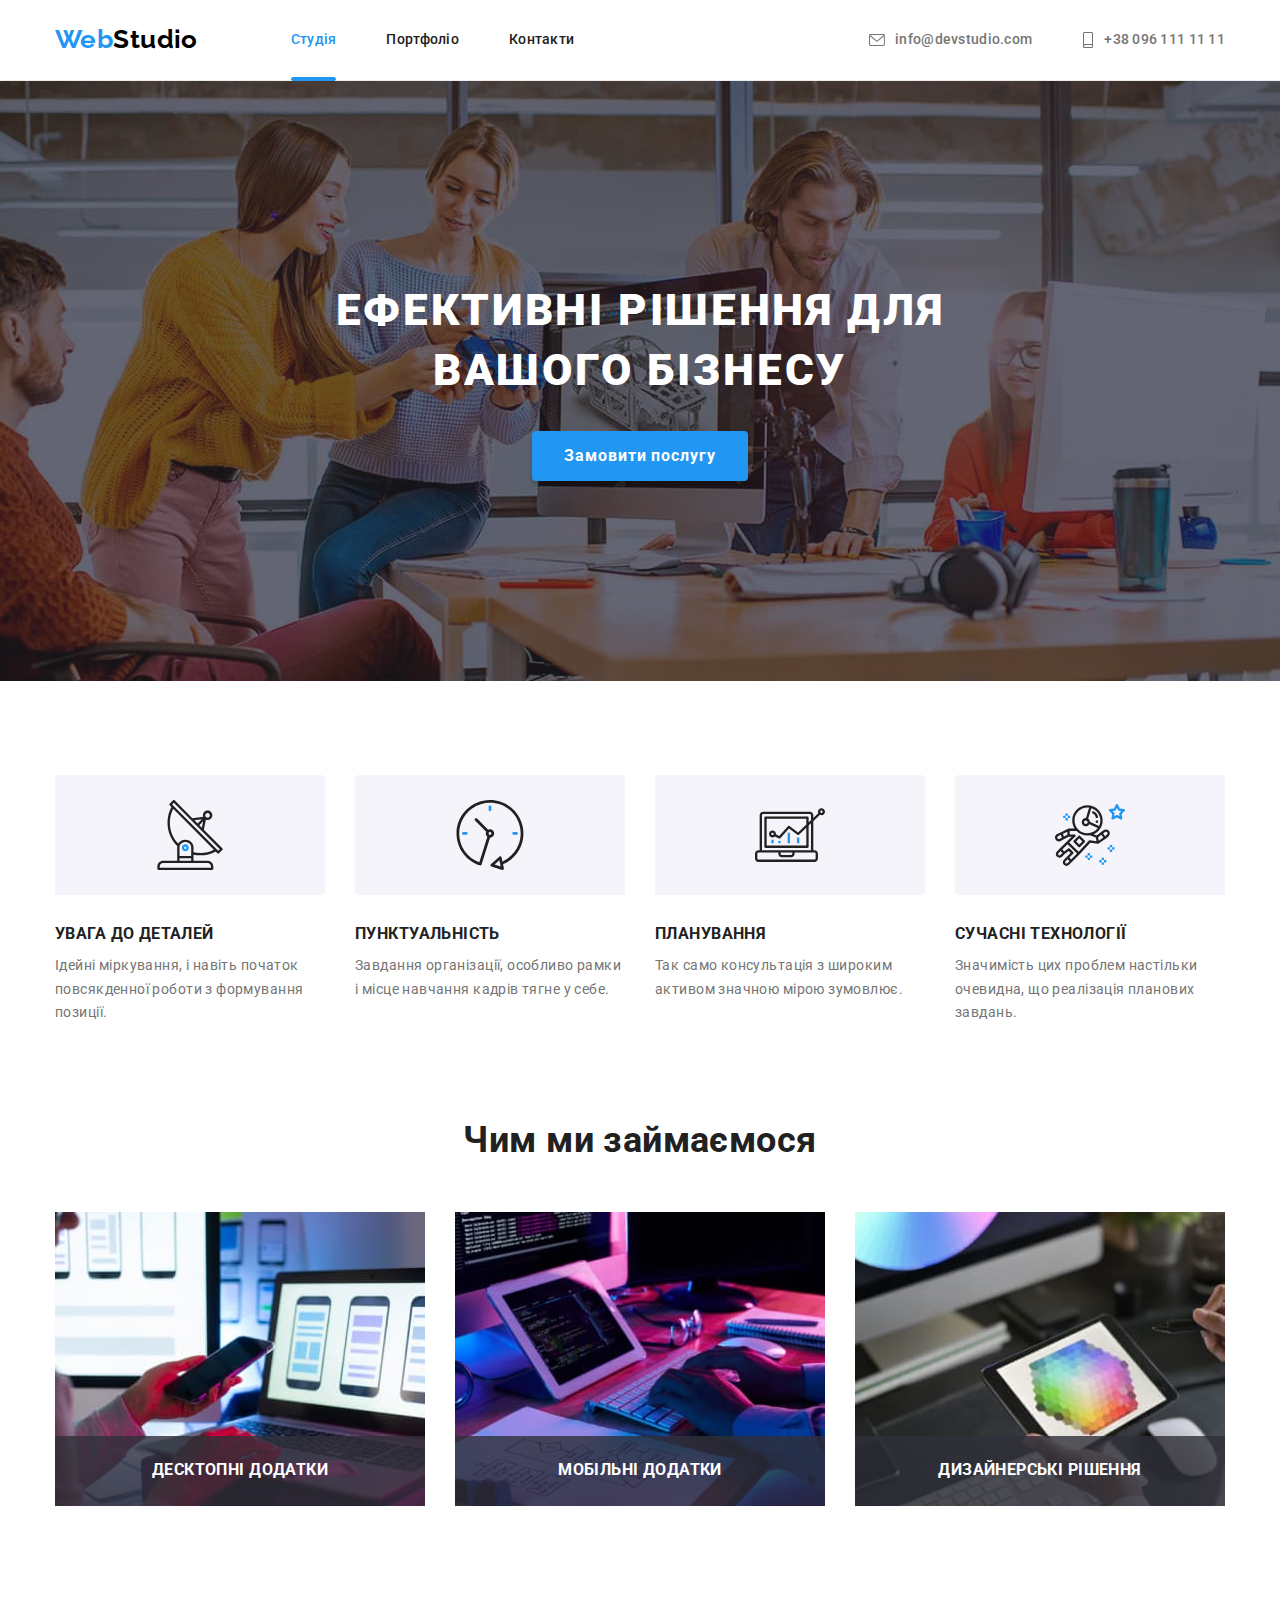
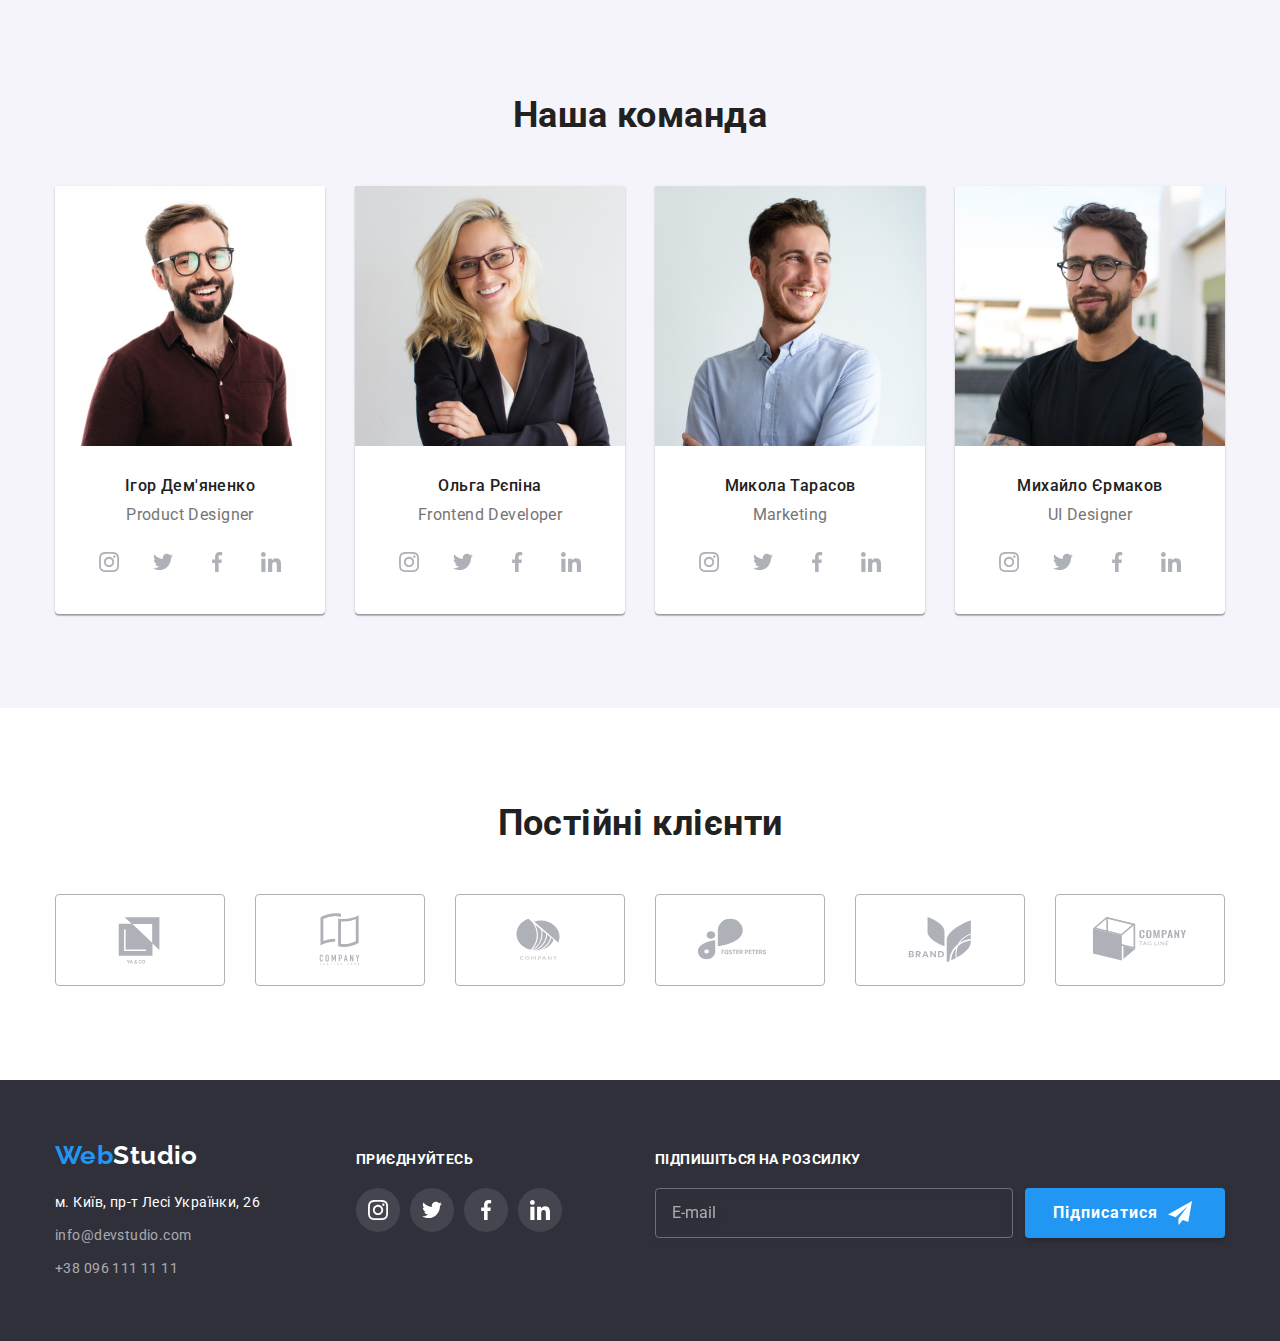
==== commit 216fb686: "add sass  and bem" ====
--- a/index.html
+++ b/index.html
@@ -357,17 +357,17 @@
                         </li>
                         <li class="address__list">
                             <a href="mailto:info@devstudio.com" target="_blank" rel="noopener noreferrer nofollow"
-                                class="address__link active link address__link--color">info@devstudio.com</a>
+                                class="address__link address__link--color active link">info@devstudio.com</a>
                         </li>
                         <li class="address__list">
-                            <a href="tel:+380961111111" class="address__link active link address__link--color">+38 096
+                            <a href="tel:+380961111111" class="address__link address__link--color active link">+38 096
                                 111 11 11</a>
                         </li>
                     </ul>
                 </address>
             </div>
-            <div class="social__footer">
-                <strong class="social__title">приєднуйтесь</strong>
+            <div class="social-footer">
+                <strong class="social-footer__title">приєднуйтесь</strong>
                 <ul class="social lists">
                     <li class="social__item">
                         <a href="./" class="social__link social__link--color">
@@ -401,12 +401,12 @@
             </div>
 
             <div>
-                <strong class="social__title">Підпишіться на розсилку</strong>
-                <form class="footer__form">
-                    <input type="email" name="maill" class="footer__input" placeholder="E-mail" required>
-                    <button type="submit" class="footer__btn btn active-btn">
+                <strong class="social-footer__title">Підпишіться на розсилку</strong>
+                <form class="footer-form">
+                    <input type="email" name="maill" class="footer-form__input" placeholder="E-mail" required>
+                    <button type="submit" class="btn btn--footer-form active-btn">
                         Підписатися
-                        <svg width="24" height="24" class="footer__icon-send">
+                        <svg width="24" height="24" class="footer-form__icon-send">
                             <use href="./img/icons.svg#icon-send"></use>
                         </svg>
                     </button>
@@ -415,8 +415,9 @@
         </div>
     </footer>
 
+    
     <!-- backdrop  -->
-    <div class="hero-backdrop is-hidden" data-modal>
+    <div class="backdrop is-hidden" data-modal>
         <div class="modall">
             <button data-modal-close class="btn-close">
                 <svg width="11" height="11" class="btn-close__icon">
@@ -424,50 +425,50 @@
                 </svg>
             </button>
             <strong class="modall__title">Залиште свої дані, ми вам передзвонимо</strong>
-            <form class="form">
-                <label for="username" class="form__field">
-                    <span class="form__label">Ім'я</span>
-                    <div class="form__wrap-input">
-                        <input type="text" id="username" name="username" class="form__input" required>
-                        <svg width="18" height="18" class="form__icon">
+            <form class="modall__form">
+                <label for="username" class="modall__field">
+                    <span class="modall__label">Ім'я</span>
+                    <div class="modall__wrap-input">
+                        <input type="text" id="username" name="username" class="modall__input" required>
+                        <svg width="18" height="18" class="modall__icon">
                             <use href="./img/icons.svg#icon-person"></use>
                         </svg>
                     </div>
                 </label>
-                <label for="tell" class="form__field">
-                    <span class="form__label">Телефон</span>
-                    <div class="form__wrap-input">
-                        <input type="tel" id="tell" name="tell" class="form__input" required>
-                        <svg width="18" height="18" class="form__icon">
+                <label for="tell" class="modall__field">
+                    <span class="modall__label">Телефон</span>
+                    <div class="modall__wrap-input">
+                        <input type="tel" id="tell" name="tell" class="modall__input" required>
+                        <svg width="18" height="18" class="modall__icon">
                             <use href="./img/icons.svg#icon-phone"></use>
                         </svg>
                     </div>
                 </label>
-                <label for="email" class="form__field">
-                    <span class="form__label">Пошта</span>
-                    <div class="form__wrap-input">
-                        <input type="email" id="email" name="email" class="form__input" required>
-                        <svg width="18" height="18" class="form__icon">
+                <label for="email" class="modall__field">
+                    <span class="modall__label">Пошта</span>
+                    <div class="modall__wrap-input">
+                        <input type="email" id="email" name="email" class="modall__input" required>
+                        <svg width="18" height="18" class="modall__icon">
                             <use href="./img/icons.svg#icon-email"></use>
                         </svg>
                     </div>
                 </label>
-                <label for="comment" class="form__field-textarea">
-                    <span class="form__label">Коментар</span>
-                    <textarea id="comment" name="comment" class="form__textarea"
+                <label for="comment" class="modall__field-textarea">
+                    <span class="modall__label">Коментар</span>
+                    <textarea id="comment" name="comment" class="modall__textarea"
                         placeholder="Введіть текст"></textarea>
                 </label>
-                <label for="check" class="form__checkbox-label">
-                    <input type="checkbox" name="agree" id="check" class="form__ckeckbox visually-hidden" required>
-                    <svg width="16" height="15" class="form__agree">
+                <label for="check" class="modall__checkbox-label">
+                    <input type="checkbox" name="agree" id="check" class="modall__ckeckbox visually-hidden" required>
+                    <svg width="16" height="15" class="modall__agree">
                         <use href="./img/icons.svg#icon-check"></use>
                     </svg>
-                    <p class="form__license">
+                    <p class="modall__license">
                         Погоджуюся з розсилкою та приймаю
-                        <a href="./" class="form__license-link">Умови договору</a>
+                        <a href="./" class="modall__license-link">Умови договору</a>
                     </p>
                 </label>
-                <button type="submit" class="form__btn btn active-btn">Відправити</button>
+                <button type="submit" class="btn btn--modall active-btn">Відправити</button>
             </form>
         </div>
     </div>
--- a/css/main.min.css
+++ b/css/main.min.css
@@ -1 +1 @@
-h1,h2,h3,h4,h5,h6,p{margin:0}ul{padding:0;margin:0}img{display:block}.link{text-decoration:none}.lists{list-style:none}.visually-hidden{position:absolute;white-space:nowrap;width:1px;height:1px;overflow:hidden;border:0;padding:0;clip:rect(0 0 0 0);-webkit-clip-path:inset(50%);clip-path:inset(50%);margin:-1px}.is-hidden{visibility:hidden;opacity:0;pointer-events:none}.container{width:1200px;padding-left:15px;padding-right:15px;margin:0 auto}.section{padding-top:94px;padding-bottom:94px}.active{-webkit-transition:color 250ms cubic-bezier(0.4, 0, 0.2, 1);transition:color 250ms cubic-bezier(0.4, 0, 0.2, 1)}.active:focus,.active:hover{color:#2196f3}.active-btn{-webkit-transition:background-color 250ms cubic-bezier(0.4, 0, 0.2, 1);transition:background-color 250ms cubic-bezier(0.4, 0, 0.2, 1)}.active-btn:hover,.active-btn:focus{background-color:#188ce8}body{font-family:"Roboto",sans-serif;color:#212121;background-color:#fff;letter-spacing:.03em;font-size:14px}.header-page{max-width:1600px;margin:0 auto;border-bottom:1px solid #ececec}.header-page__wraper{display:-webkit-box;display:-ms-flexbox;display:flex;-webkit-box-align:center;-ms-flex-align:center;align-items:center}.logo--header{padding-top:24px;padding-bottom:25px;margin-right:93px}.logo__header{color:#000}.logo{display:inline-block;font-family:"Raleway",sans-serif;font-weight:700;font-size:26px;line-height:1.19;color:#2196f3}.navigation{display:-webkit-box;display:-ms-flexbox;display:flex}.navigation__link{display:block;padding:32px 0;font-weight:500;line-height:1.14;letter-spacing:.02em;color:inherit}.navigation__link:not(:last-child){margin-right:50px}.navigation__link--current{position:relative;color:#2196f3}.navigation__link--current::after{content:"";position:absolute;bottom:-1px;left:0;width:100%;height:4px;border:1px solid #2196f3;border-radius:2px;background-color:#2196f3}.contact-lists{display:-webkit-box;display:-ms-flexbox;display:flex;margin-left:auto}.contact-lists:not(:last-child){margin-right:50px}.contact-lists__link{display:-webkit-box;display:-ms-flexbox;display:flex;-webkit-box-align:center;-ms-flex-align:center;align-items:center;font-weight:500;line-height:1.14;letter-spacing:.02em;color:var(--second-color)}.contact-lists__icon{margin-right:10px;fill:currentColor}.hero-section{max-width:1600px;height:600px;margin:0 auto;background-color:#2f303a;background-image:-webkit-gradient(linear, left top, right top, from(rgba(47, 48, 58, 0.4)), to(rgba(47, 48, 58, 0.4))),url(../img/bgc-hero.jpg);background-image:linear-gradient(to right, rgba(47, 48, 58, 0.4), rgba(47, 48, 58, 0.4)),url(../img/bgc-hero.jpg);background-repeat:no-repeat;background-size:cover;background-position:center;padding-top:200px;padding-bottom:200px}.hero-section__title{max-width:696px;margin:0 auto;margin-bottom:30px;font-weight:900;font-size:44px;line-height:1.36;text-align:center;letter-spacing:.06em;text-transform:uppercase;color:#fff}.hero-section__btn{margin:0 auto;padding:10px 32px;min-width:216px}.btn{display:block;-webkit-box-shadow:0px 4px 4px rgba(0,0,0,.15);box-shadow:0px 4px 4px rgba(0,0,0,.15);border:none;border-radius:4px;font-family:inherit;font-weight:700;font-size:16px;line-height:1.88;text-align:center;letter-spacing:.06em;color:#fff;background-color:#2196f3;cursor:pointer}.advantage{padding-bottom:47px}.advantage__lists{display:-webkit-box;display:-ms-flexbox;display:flex;-ms-flex-wrap:wrap;flex-wrap:wrap;gap:30px}.advantage__item{-ms-flex-preferred-size:calc((100% - 90px)/4);flex-basis:calc((100% - 90px)/4)}.advantage__bg{display:-webkit-box;display:-ms-flexbox;display:flex;-webkit-box-align:center;-ms-flex-align:center;align-items:center;-webkit-box-pack:center;-ms-flex-pack:center;justify-content:center;width:270px;height:120px;background-color:#f5f4fa;border-radius:4px;margin-bottom:30px}.advantage__title{margin-bottom:10px;font-weight:700;line-height:1.14;text-transform:uppercase}.advantage__descr{line-height:1.71;color:#757575}.work{padding-top:47px}.work__lists{display:-webkit-box;display:-ms-flexbox;display:flex;-ms-flex-wrap:wrap;flex-wrap:wrap;gap:30px}.work__item{position:relative;-ms-flex-preferred-size:calc((100% - 60px)/3);flex-basis:calc((100% - 60px)/3)}.work__wrap{position:absolute;bottom:0;left:0;display:-webkit-box;display:-ms-flexbox;display:flex;-webkit-box-pack:center;-ms-flex-pack:center;justify-content:center;-webkit-box-align:center;-ms-flex-align:center;align-items:center;padding:10px;width:100%;height:70px;background-color:rgba(47,48,58,.8)}.work__desc{font-weight:700;line-height:1.14;text-align:center;text-transform:uppercase;color:#fff}.work__title,.team__title,.clients__title{margin-bottom:50px;font-weight:700;font-size:36px;line-height:1.17;text-align:center}.team{background-color:#f5f4fa;max-width:1600px;margin:0 auto}.cards-lists{display:-webkit-box;display:-ms-flexbox;display:flex;-ms-flex-wrap:wrap;flex-wrap:wrap;gap:30px}.card{-webkit-box-shadow:0px 1px 3px rgba(0,0,0,.12),0px 1px 1px rgba(0,0,0,.14),0px 2px 1px rgba(0,0,0,.2);box-shadow:0px 1px 3px rgba(0,0,0,.12),0px 1px 1px rgba(0,0,0,.14),0px 2px 1px rgba(0,0,0,.2);border-radius:0px 0px 4px 4px;background-color:#fff;-ms-flex-preferred-size:calc((100% - 120px)/4);flex-basis:calc((100% - 120px)/4)}.card__wrap{padding:30px 10px;text-align:center}.card__title{display:block;margin-bottom:10px;font-weight:500;font-size:16px;line-height:1.19}.card__descr{margin-bottom:16px;font-size:16px;line-height:1.19;color:#757575}.social{display:-webkit-box;display:-ms-flexbox;display:flex;-webkit-box-pack:center;-ms-flex-pack:center;justify-content:center;gap:10px}.social__link{display:-webkit-box;display:-ms-flexbox;display:flex;-webkit-box-align:center;-ms-flex-align:center;align-items:center;-webkit-box-pack:center;-ms-flex-pack:center;justify-content:center;border-radius:50%;width:44px;height:44px;color:#afb1b8;-webkit-transition:color 250ms cubic-bezier(0.4, 0, 0.2, 1),background-color 250ms cubic-bezier(0.4, 0, 0.2, 1);transition:color 250ms cubic-bezier(0.4, 0, 0.2, 1),background-color 250ms cubic-bezier(0.4, 0, 0.2, 1)}.social__link:hover,.social__link:focus{color:#fff;background-color:#2196f3}.social__icon{fill:currentColor}.social__footer{margin-right:93px}.social__title{display:block;margin-bottom:20px;color:#fff;font-weight:700;line-height:1.14;text-transform:uppercase}.social__link--color{color:#fff;background-color:rgba(255,255,255,.1)}.social__link--color:hover,.social__link--color:focus{background-color:#2196f3}.clients__lists{display:-webkit-box;display:-ms-flexbox;display:flex;-ms-flex-wrap:wrap;flex-wrap:wrap;gap:30px}.clients__item{width:calc((100% - 150px)/6)}.clients__link{display:-webkit-box;display:-ms-flexbox;display:flex;-webkit-box-align:center;-ms-flex-align:center;align-items:center;-webkit-box-pack:center;-ms-flex-pack:center;justify-content:center;height:92px;border:1px solid #afb1b8;border-radius:4px;color:#afb1b8;-webkit-transition:color 250ms cubic-bezier(0.4, 0, 0.2, 1),border-color 250ms cubic-bezier(0.4, 0, 0.2, 1);transition:color 250ms cubic-bezier(0.4, 0, 0.2, 1),border-color 250ms cubic-bezier(0.4, 0, 0.2, 1)}.clients__link:hover,.clients__link:focus{border-color:#2196f3;color:#2196f3}.clients__icon{fill:currentColor}.footer{background-color:#2f303a;max-width:1600px;margin:0 auto}.footer__wrap{display:-webkit-box;display:-ms-flexbox;display:flex;-webkit-box-align:baseline;-ms-flex-align:baseline;align-items:baseline;padding-top:60px;padding-bottom:60px}.logo--footer{margin-bottom:20px}.logo__footer{color:#fff}.address-wrap{margin-right:70px;width:231px}.address{font-style:normal}.address__list:not(:last-child){margin-bottom:9px}.address__link{line-height:1.71;color:#fff}.address__link--color{color:rgba(255,255,255,.6)}.footer__form{display:-webkit-box;display:-ms-flexbox;display:flex}.footer__input{width:358px;height:50px;padding:15px 16px;margin-right:12px;border:1px solid rgba(255,255,255,.3);-webkit-filter:drop-shadow(0px 4px 4px rgba(0, 0, 0, 0.15));filter:drop-shadow(0px 4px 4px rgba(0, 0, 0, 0.15));border-radius:4px;background-color:inherit;color:#fff}.footer__input::-webkit-input-placeholder{font-size:16px;line-height:1.25;color:rgba(255,255,255,.6)}.footer__input::-moz-placeholder{font-size:16px;line-height:1.25;color:rgba(255,255,255,.6)}.footer__input:-ms-input-placeholder{font-size:16px;line-height:1.25;color:rgba(255,255,255,.6)}.footer__input::-ms-input-placeholder{font-size:16px;line-height:1.25;color:rgba(255,255,255,.6)}.footer__input::placeholder{font-size:16px;line-height:1.25;color:rgba(255,255,255,.6)}.footer__input:-webkit-autofill{-webkit-text-fill-color:#fff;-webkit-box-shadow:0 0 0 30px #2f303a inset;caret-color:#fff}.footer__btn{display:-webkit-box;display:-ms-flexbox;display:flex;-webkit-box-align:center;-ms-flex-align:center;align-items:center;min-width:200px;padding:10px 28px}.footer__icon-send{margin-left:10px;fill:currentColor}.filter-btn{display:-webkit-box;display:-ms-flexbox;display:flex;-webkit-box-pack:center;-ms-flex-pack:center;justify-content:center;margin-bottom:50px;gap:8px}.filter-btn__button{padding:6px 22px;background:#f5f4fa;border-radius:4px;border:none;font-family:inherit;font-weight:500;font-size:16px;line-height:1.62;background-color:#f5f4fa;color:inherit;cursor:pointer;-webkit-transition:color 250ms cubic-bezier(0.4, 0, 0.2, 1),background-color 250ms cubic-bezier(0.4, 0, 0.2, 1),-webkit-box-shadow 250ms cubic-bezier(0.4, 0, 0.2, 1);transition:color 250ms cubic-bezier(0.4, 0, 0.2, 1),background-color 250ms cubic-bezier(0.4, 0, 0.2, 1),-webkit-box-shadow 250ms cubic-bezier(0.4, 0, 0.2, 1);transition:box-shadow 250ms cubic-bezier(0.4, 0, 0.2, 1),color 250ms cubic-bezier(0.4, 0, 0.2, 1),background-color 250ms cubic-bezier(0.4, 0, 0.2, 1);transition:box-shadow 250ms cubic-bezier(0.4, 0, 0.2, 1),color 250ms cubic-bezier(0.4, 0, 0.2, 1),background-color 250ms cubic-bezier(0.4, 0, 0.2, 1),-webkit-box-shadow 250ms cubic-bezier(0.4, 0, 0.2, 1)}.filter-btn__button:focus,.filter-btn__button:hover{-webkit-box-shadow:0px 3px 1px rgba(0,0,0,.1),0px 1px 2px rgba(0,0,0,.08),0px 2px 2px rgba(0,0,0,.12);box-shadow:0px 3px 1px rgba(0,0,0,.1),0px 1px 2px rgba(0,0,0,.08),0px 2px 2px rgba(0,0,0,.12);color:#fff;background-color:#2196f3}.project{display:-webkit-box;display:-ms-flexbox;display:flex;-ms-flex-wrap:wrap;flex-wrap:wrap;gap:30px}.project__item{-ms-flex-preferred-size:calc((100% - 60px)/3);flex-basis:calc((100% - 60px)/3)}.project-overlay__wrap{position:relative;overflow:hidden}.project__link{display:block;text-decoration:none;color:inherit;-webkit-transition:-webkit-box-shadow 250ms cubic-bezier(0.4, 0, 0.2, 1);transition:-webkit-box-shadow 250ms cubic-bezier(0.4, 0, 0.2, 1);transition:box-shadow 250ms cubic-bezier(0.4, 0, 0.2, 1);transition:box-shadow 250ms cubic-bezier(0.4, 0, 0.2, 1), -webkit-box-shadow 250ms cubic-bezier(0.4, 0, 0.2, 1)}.project__link:hover,.project__link:focus{-webkit-box-shadow:0px 1px 1px rgba(0,0,0,.12),0px 4px 4px rgba(0,0,0,.06),1px 4px 6px rgba(0,0,0,.16);box-shadow:0px 1px 1px rgba(0,0,0,.12),0px 4px 4px rgba(0,0,0,.06),1px 4px 6px rgba(0,0,0,.16)}.project__overlay{padding:63px 24px;position:absolute;top:0;left:0;font-weight:400;font-size:18px;line-height:1.56;color:#fff;background-color:rgba(33,150,243,.9);-webkit-transform:translateY(101%);transform:translateY(101%);-webkit-transition:-webkit-transform 250ms cubic-bezier(0.4, 0, 0.2, 1);transition:-webkit-transform 250ms cubic-bezier(0.4, 0, 0.2, 1);transition:transform 250ms cubic-bezier(0.4, 0, 0.2, 1);transition:transform 250ms cubic-bezier(0.4, 0, 0.2, 1), -webkit-transform 250ms cubic-bezier(0.4, 0, 0.2, 1)}.project__link:hover .project__overlay,.project__link:focus .project__overlay{-webkit-transform:translateY(0);transform:translateY(0)}.project__wrap{padding:20px 24px;border-bottom:1px solid #eee;border-right:1px solid #eee;border-left:1px solid #eee}.project__title{margin-bottom:4px;font-weight:700;font-size:18px;line-height:2;letter-spacing:.06em}.project__descr{font-size:16px;line-height:1.88;color:#757575}.hero-backdrop.is-hidden{opacity:0}.hero-backdrop{position:fixed;z-index:1;opacity:1;top:0;left:0;width:100%;height:100%;background-color:rgba(0,0,0,.2);-webkit-transition:opacity 250ms cubic-bezier(0.4, 0, 0.2, 1),visibility 250ms cubic-bezier(0.4, 0, 0.2, 1);transition:opacity 250ms cubic-bezier(0.4, 0, 0.2, 1),visibility 250ms cubic-bezier(0.4, 0, 0.2, 1)}.hero-backdrop.is-hidden .modall{-webkit-transform:translate(-50%, -50%) scale(1.15);transform:translate(-50%, -50%) scale(1.15)}.modall{position:absolute;top:50%;left:50%;width:528px;height:581px;padding:40px;background-color:#fff;-webkit-box-shadow:0px 1px 3px rgba(0,0,0,.12),0px 1px 1px rgba(0,0,0,.14),0px 2px 1px rgba(0,0,0,.2);box-shadow:0px 1px 3px rgba(0,0,0,.12),0px 1px 1px rgba(0,0,0,.14),0px 2px 1px rgba(0,0,0,.2);border-radius:4px;-webkit-transform:translate(-50%, -50%) scale(1);transform:translate(-50%, -50%) scale(1);-webkit-transition:-webkit-transform 250ms cubic-bezier(0.4, 0, 0.2, 1);transition:-webkit-transform 250ms cubic-bezier(0.4, 0, 0.2, 1);transition:transform 250ms cubic-bezier(0.4, 0, 0.2, 1);transition:transform 250ms cubic-bezier(0.4, 0, 0.2, 1), -webkit-transform 250ms cubic-bezier(0.4, 0, 0.2, 1)}.modall__title{display:block;margin-bottom:12px;font-weight:700;font-size:20px;line-height:1.15;text-align:center}.btn-close{display:-webkit-box;display:-ms-flexbox;display:flex;-webkit-box-align:center;-ms-flex-align:center;align-items:center;-webkit-box-pack:center;-ms-flex-pack:center;justify-content:center;position:absolute;top:8px;right:8px;background-color:inherit;border-radius:50%;width:30px;height:30px;border:1px solid rgba(0,0,0,.1);cursor:pointer;color:#000;-webkit-transition:color 250ms cubic-bezier(0.4, 0, 0.2, 1);transition:color 250ms cubic-bezier(0.4, 0, 0.2, 1)}.btn-close:hover{color:#2196f3}.btn-close__icon{fill:currentColor}.form{display:-webkit-box;display:-ms-flexbox;display:flex;-webkit-box-orient:vertical;-webkit-box-direction:normal;-ms-flex-direction:column;flex-direction:column}.form__field,.form__field-textarea{display:-webkit-box;display:-ms-flexbox;display:flex;-webkit-box-orient:vertical;-webkit-box-direction:normal;-ms-flex-direction:column;flex-direction:column;margin-bottom:10px}.form__field-textarea{margin-bottom:20px}.form__label{margin-bottom:4px;font-size:12px;line-height:1.17;letter-spacing:.01em;color:#757575}.form__wrap-input{position:relative}.form__input{padding-left:42px;border:1px solid rgba(33,33,33,.2);border-radius:4px;height:40px;width:100%;font-size:12px;line-height:1.67;letter-spacing:.01em;outline:none;-webkit-transition:border 250ms cubic-bezier(0.4, 0, 0.2, 1);transition:border 250ms cubic-bezier(0.4, 0, 0.2, 1)}.form__input:hover,.form__input:focus{border:solid 1px #2196f3}.form__input:-webkit-autofill{-webkit-text-fill-color:#212121;-webkit-box-shadow:0 0 0 30px #fff inset;caret-color:#212121}.form__icon{position:absolute;top:50%;left:12px;-webkit-transform:translateY(-50%);transform:translateY(-50%);fill:currentColor;pointer-events:none;-webkit-transition:fill 250ms cubic-bezier(0.4, 0, 0.2, 1);transition:fill 250ms cubic-bezier(0.4, 0, 0.2, 1)}.form__input:hover+.form__icon,.form__input:focus+.form__icon{fill:#2196f3}.form__textarea{height:120px;padding:12px 16px;border:1px solid rgba(33,33,33,.2);border-radius:4px;resize:none;outline:none;-webkit-transition:border 250ms cubic-bezier(0.4, 0, 0.2, 1);transition:border 250ms cubic-bezier(0.4, 0, 0.2, 1)}.form__textarea:hover,.form__textarea:focus{border:solid 1px #2196f3}.form__textarea::-webkit-input-placeholder{font-size:12px;line-height:1.67;letter-spacing:.01em}.form__textarea::-moz-placeholder{font-size:12px;line-height:1.67;letter-spacing:.01em}.form__textarea:-ms-input-placeholder{font-size:12px;line-height:1.67;letter-spacing:.01em}.form__textarea::-ms-input-placeholder{font-size:12px;line-height:1.67;letter-spacing:.01em}.form__textarea::placeholder{font-size:12px;line-height:1.67;letter-spacing:.01em}.form__checkbox-label{display:-webkit-box;display:-ms-flexbox;display:flex;-webkit-box-align:center;-ms-flex-align:center;align-items:center;-webkit-box-pack:center;-ms-flex-pack:center;justify-content:center;margin-bottom:30px}.form__agree{fill:rgba(0,0,0,0);border:2px solid #212121;border-radius:2px;margin-right:7px;-webkit-transition:fill 250ms cubic-bezier(0.4, 0, 0.2, 1),background-color 250ms cubic-bezier(0.4, 0, 0.2, 1);transition:fill 250ms cubic-bezier(0.4, 0, 0.2, 1),background-color 250ms cubic-bezier(0.4, 0, 0.2, 1)}.form__ckeckbox:checked+.form__agree{background-color:#2196f3;fill:#fff;border-radius:2px;border:none}.form__license{line-height:1.71;color:#757575}.form__license-link{line-height:1.71;color:#2196f3}.form__btn{padding:10px 0;width:200px;margin:0 auto}/*# sourceMappingURL=main.min.css.map */+:root{--prime-bgc: #ffffff;--first-bgc: #2f303a;--second-bgc: #f5f4fa;--acent-color: #2196f3;--prime-color: #212121;--second-color: #757575;--line-header: #ececec;--btn-bgc: #2196f3;--btn-color: #ffffff;--btn-active: #188ce8;--overlay-hero: rgba(47, 48, 58, 0.4);--modall-hero: rgba(0, 0, 0, 0.2);--overlay-project: rgba(33, 150, 243, 0.9);--social-color: #afb1b8;--hero-color: #ffffff;--logo-header-color: #000000;--footer-color: #ffffff;--bgc-work-desc: rgba(47, 48, 58, 0.8);--address-footer-contact: rgba(255, 255, 255, 0.6);--bgc-social-footer: rgba(255, 255, 255, 0.1);--potfolio-project-border: #eeeeee;--logo-font: "Raleway", sans-serif;--prime-font: "Roboto", sans-serif;--cubic-bezer: cubic-bezier(0.4, 0, 0.2, 1)}h1,h2,h3,h4,h5,h6,p{margin:0}ul{padding:0;margin:0}img{display:block}body{font-family:var(--prime-font);color:var(--prime-color);background-color:var(--prime-bgc);letter-spacing:.03em;font-size:14px}.link{text-decoration:none}.lists{list-style:none}.visually-hidden{position:absolute;white-space:nowrap;width:1px;height:1px;overflow:hidden;border:0;padding:0;clip:rect(0 0 0 0);-webkit-clip-path:inset(50%);clip-path:inset(50%);margin:-1px}.is-hidden{visibility:hidden;opacity:0;pointer-events:none}.container{width:1200px;padding-left:15px;padding-right:15px;margin:0 auto}.section{padding-top:94px;padding-bottom:94px}.active{-webkit-transition:color 250ms var(--cubic-bezer);transition:color 250ms var(--cubic-bezer)}.active:focus,.active:hover{color:var(--acent-color)}.active.current{position:relative;color:var(--acent-color)}.active.current::after{content:"";position:absolute;bottom:-1px;left:0;width:100%;height:4px;border:1px solid var(--acent-color);border-radius:2px;background-color:var(--acent-color)}.work__title,.team__title,.clients__title{margin-bottom:50px;font-weight:700;font-size:36px;line-height:1.17;text-align:center}.social-footer__title{display:block;margin-bottom:20px;color:var(--footer-color);font-weight:700;line-height:1.14;text-transform:uppercase}.logo{display:inline-block;font-family:var(--logo-font);font-weight:700;font-size:26px;line-height:1.19;color:var(--acent-color)}.logo--header{margin-right:93px;padding-top:24px;padding-bottom:25px}.logo--footer{margin-bottom:20px}.logo__header{color:var(--logo-header-color)}.logo__footer{color:var(--footer-color)}.btn{display:block;-webkit-box-shadow:0px 4px 4px rgba(0,0,0,.15);box-shadow:0px 4px 4px rgba(0,0,0,.15);border:none;border-radius:4px;font-family:inherit;font-weight:700;font-size:16px;line-height:1.88;text-align:center;letter-spacing:.06em;color:var(--btn-color);background-color:var(--btn-bgc);cursor:pointer}.active-btn{-webkit-transition:background-color 250ms var(--cubic-bezer);transition:background-color 250ms var(--cubic-bezer)}.active-btn:hover,.active-btn:focus{background-color:var(--btn-active)}.hero-section__btn{margin:0 auto;padding:10px 32px;min-width:216px}.btn--footer-form{display:-webkit-box;display:-ms-flexbox;display:flex;-webkit-box-align:center;-ms-flex-align:center;align-items:center;min-width:200px;padding:10px 28px}.footer-form__icon-send{margin-left:10px;fill:currentColor}.filter-btn{display:-webkit-box;display:-ms-flexbox;display:flex;-webkit-box-pack:center;-ms-flex-pack:center;justify-content:center;margin-bottom:50px;gap:8px}.filter-btn__button{padding:6px 22px;background:#f5f4fa;border-radius:4px;border:none;font-family:inherit;font-weight:500;font-size:16px;line-height:1.62;background-color:var(--second-bgc);color:inherit;cursor:pointer;-webkit-transition:color 250ms var(--cubic-bezer),background-color 250ms var(--cubic-bezer),-webkit-box-shadow 250ms var(--cubic-bezer);transition:color 250ms var(--cubic-bezer),background-color 250ms var(--cubic-bezer),-webkit-box-shadow 250ms var(--cubic-bezer);transition:box-shadow 250ms var(--cubic-bezer),color 250ms var(--cubic-bezer),background-color 250ms var(--cubic-bezer);transition:box-shadow 250ms var(--cubic-bezer),color 250ms var(--cubic-bezer),background-color 250ms var(--cubic-bezer),-webkit-box-shadow 250ms var(--cubic-bezer)}.filter-btn__button:focus,.filter-btn__button:hover{-webkit-box-shadow:0px 3px 1px rgba(0,0,0,.1),0px 1px 2px rgba(0,0,0,.08),0px 2px 2px rgba(0,0,0,.12);box-shadow:0px 3px 1px rgba(0,0,0,.1),0px 1px 2px rgba(0,0,0,.08),0px 2px 2px rgba(0,0,0,.12);color:var(--btn-color);background-color:var(--acent-color)}.btn--modall{padding:10px 0;min-width:200px;margin:0 auto}.btn-close{display:-webkit-box;display:-ms-flexbox;display:flex;-webkit-box-align:center;-ms-flex-align:center;align-items:center;-webkit-box-pack:center;-ms-flex-pack:center;justify-content:center;position:absolute;top:8px;right:8px;background-color:inherit;border-radius:50%;width:30px;height:30px;border:1px solid rgba(0,0,0,.1);cursor:pointer;color:var(--logo-header-color);-webkit-transition:color 250ms var(--cubic-bezer);transition:color 250ms var(--cubic-bezer)}.btn-close:hover{color:var(--acent-color)}.btn-close__icon{fill:currentColor}.social{display:-webkit-box;display:-ms-flexbox;display:flex;-webkit-box-pack:center;-ms-flex-pack:center;justify-content:center;gap:10px}.social__icon{fill:currentColor}.social__link{display:-webkit-box;display:-ms-flexbox;display:flex;-webkit-box-align:center;-ms-flex-align:center;align-items:center;-webkit-box-pack:center;-ms-flex-pack:center;justify-content:center;border-radius:50%;width:44px;height:44px;color:var(--social-color);-webkit-transition:color 250ms var(--cubic-bezer),background-color 250ms var(--cubic-bezer);transition:color 250ms var(--cubic-bezer),background-color 250ms var(--cubic-bezer)}.social__link:hover,.social__link:focus{color:var(--btn-color);background-color:var(--acent-color)}.social__link--color{color:var(--footer-color);background-color:var(--bgc-social-footer)}.social__link--color:hover,.social__link--color:focus{background-color:var(--acent-color)}.header-page{max-width:1600px;margin:0 auto;border-bottom:1px solid var(--line-header)}.header-page__wraper{display:-webkit-box;display:-ms-flexbox;display:flex;-webkit-box-align:center;-ms-flex-align:center;align-items:center}.navigation{display:-webkit-box;display:-ms-flexbox;display:flex}.navigation__link{display:block;padding:32px 0;font-weight:500;line-height:1.14;letter-spacing:.02em;color:inherit}.navigation__link:not(:last-child){margin-right:50px}.navigation__link--current{position:relative;color:var(--acent-color)}.navigation__link--current::after{content:"";position:absolute;bottom:-1px;left:0;width:100%;height:4px;border:1px solid var(--acent-color);border-radius:2px;background-color:var(--acent-color)}.contact-lists{display:-webkit-box;display:-ms-flexbox;display:flex;margin-left:auto}.contact-lists__item:not(:last-child){margin-right:50px}.contact-lists__link{display:-webkit-box;display:-ms-flexbox;display:flex;-webkit-box-align:center;-ms-flex-align:center;align-items:center;font-weight:500;line-height:1.14;letter-spacing:.02em;color:var(--second-color)}.contact-lists__icon{margin-right:10px;fill:currentColor}.hero-section{max-width:1600px;height:600px;margin:0 auto;background-color:var(--first-bgc);background-image:-webkit-gradient(linear, left top, right top, from(rgba(47, 48, 58, 0.4)), to(rgba(47, 48, 58, 0.4))),url(../img/bgc-hero.jpg);background-image:linear-gradient(to right, rgba(47, 48, 58, 0.4), rgba(47, 48, 58, 0.4)),url(../img/bgc-hero.jpg);background-repeat:no-repeat;background-size:cover;background-position:center;padding-top:200px;padding-bottom:200px}.hero-section__title{max-width:696px;margin:0 auto;margin-bottom:30px;font-weight:900;font-size:44px;line-height:1.36;text-align:center;letter-spacing:.06em;text-transform:uppercase;color:var(--hero-color)}.advantage{padding-bottom:47px}.advantage__lists{display:-webkit-box;display:-ms-flexbox;display:flex;-ms-flex-wrap:wrap;flex-wrap:wrap;gap:30px}.advantage__item{-ms-flex-preferred-size:calc((100% - 90px)/4);flex-basis:calc((100% - 90px)/4)}.advantage__bg{display:-webkit-box;display:-ms-flexbox;display:flex;-webkit-box-align:center;-ms-flex-align:center;align-items:center;-webkit-box-pack:center;-ms-flex-pack:center;justify-content:center;width:100%;height:120px;background-color:var(--second-bgc);border-radius:4px;margin-bottom:30px}.advantage__title{margin-bottom:10px;font-weight:700;line-height:1.14;text-transform:uppercase}.advantage__descr{line-height:1.71;color:var(--second-color)}.work{padding-top:47px}.work__lists{display:-webkit-box;display:-ms-flexbox;display:flex;-ms-flex-wrap:wrap;flex-wrap:wrap;gap:30px}.work__item{position:relative;-ms-flex-preferred-size:calc((100% - 60px)/3);flex-basis:calc((100% - 60px)/3)}.work__wrap{position:absolute;bottom:0;left:0;display:-webkit-box;display:-ms-flexbox;display:flex;-webkit-box-pack:center;-ms-flex-pack:center;justify-content:center;-webkit-box-align:center;-ms-flex-align:center;align-items:center;padding:10px;width:100%;height:70px;background-color:var(--bgc-work-desc)}.work__desc{font-weight:700;line-height:1.14;text-align:center;text-transform:uppercase;color:var(--hero-color)}.team{background-color:var(--second-bgc);max-width:1600px;margin:0 auto}.cards-lists{display:-webkit-box;display:-ms-flexbox;display:flex;-ms-flex-wrap:wrap;flex-wrap:wrap;gap:30px}.card{-webkit-box-shadow:0px 1px 3px rgba(0,0,0,.12),0px 1px 1px rgba(0,0,0,.14),0px 2px 1px rgba(0,0,0,.2);box-shadow:0px 1px 3px rgba(0,0,0,.12),0px 1px 1px rgba(0,0,0,.14),0px 2px 1px rgba(0,0,0,.2);border-radius:0px 0px 4px 4px;background-color:var(--prime-bgc);-ms-flex-preferred-size:calc((100% - 120px)/4);flex-basis:calc((100% - 120px)/4)}.card__wrap{padding:30px 10px;text-align:center}.card__title{display:block;margin-bottom:10px;font-weight:500;font-size:16px;line-height:1.19}.card__descr{margin-bottom:16px;font-size:16px;line-height:1.19;color:var(--second-color)}.clients__lists{display:-webkit-box;display:-ms-flexbox;display:flex;-ms-flex-wrap:wrap;flex-wrap:wrap;gap:30px}.clients__item{width:calc((100% - 150px)/6)}.clients__link{display:-webkit-box;display:-ms-flexbox;display:flex;-webkit-box-align:center;-ms-flex-align:center;align-items:center;-webkit-box-pack:center;-ms-flex-pack:center;justify-content:center;height:92px;border:1px solid var(--social-color);border-radius:4px;color:var(--social-color);-webkit-transition:color 250ms var(--cubic-bezer),border-color 250ms var(--cubic-bezer);transition:color 250ms var(--cubic-bezer),border-color 250ms var(--cubic-bezer)}.clients__link:hover,.clients__link:focus{border-color:var(--acent-color);color:var(--acent-color)}.clients__icon{fill:currentColor}.footer{background-color:var(--first-bgc);max-width:1600px;margin:0 auto}.footer__wrap{display:-webkit-box;display:-ms-flexbox;display:flex;-webkit-box-align:baseline;-ms-flex-align:baseline;align-items:baseline;padding-top:60px;padding-bottom:60px}.address-wrap{margin-right:70px;width:231px}.address{font-style:normal}.address__list:not(:last-child){margin-bottom:9px}.address__link{line-height:1.71;color:var(--footer-color)}.address__link--color{color:var(--address-footer-contact)}.social-footer{margin-right:93px}.footer-form{display:-webkit-box;display:-ms-flexbox;display:flex}.footer-form__input{width:358px;height:50px;padding:15px 16px;margin-right:12px;border:1px solid rgba(255,255,255,.3);-webkit-filter:drop-shadow(0px 4px 4px rgba(0, 0, 0, 0.15));filter:drop-shadow(0px 4px 4px rgba(0, 0, 0, 0.15));border-radius:4px;background-color:inherit;color:var(--footer-color)}.footer-form__input:-webkit-autofill{-webkit-text-fill-color:var(--footer-color);-webkit-box-shadow:0 0 0 30px var(--first-bgc) inset;caret-color:var(--footer-color)}.footer-form__input::-webkit-input-placeholder{font-size:16px;line-height:1.25;color:var(--address-footer-contact)}.footer-form__input::-moz-placeholder{font-size:16px;line-height:1.25;color:var(--address-footer-contact)}.footer-form__input:-ms-input-placeholder{font-size:16px;line-height:1.25;color:var(--address-footer-contact)}.footer-form__input::-ms-input-placeholder{font-size:16px;line-height:1.25;color:var(--address-footer-contact)}.footer-form__input::placeholder{font-size:16px;line-height:1.25;color:var(--address-footer-contact)}.project{display:-webkit-box;display:-ms-flexbox;display:flex;-ms-flex-wrap:wrap;flex-wrap:wrap;gap:30px}.project__item{-ms-flex-preferred-size:calc((100% - 60px)/3);flex-basis:calc((100% - 60px)/3)}.project__link{display:block;text-decoration:none;color:inherit;-webkit-transition:-webkit-box-shadow 250ms var(--cubic-bezer);transition:-webkit-box-shadow 250ms var(--cubic-bezer);transition:box-shadow 250ms var(--cubic-bezer);transition:box-shadow 250ms var(--cubic-bezer), -webkit-box-shadow 250ms var(--cubic-bezer)}.project__link:hover,.project__link:focus{-webkit-box-shadow:0px 1px 1px rgba(0,0,0,.12),0px 4px 4px rgba(0,0,0,.06),1px 4px 6px rgba(0,0,0,.16);box-shadow:0px 1px 1px rgba(0,0,0,.12),0px 4px 4px rgba(0,0,0,.06),1px 4px 6px rgba(0,0,0,.16)}.project-overlay__wrap{position:relative;overflow:hidden}.project__overlay{padding:63px 24px;position:absolute;top:0;left:0;font-weight:400;font-size:18px;line-height:1.56;color:var(--btn-color);background-color:var(--overlay-project);-webkit-transform:translateY(101%);transform:translateY(101%);-webkit-transition:-webkit-transform 250ms var(--cubic-bezer);transition:-webkit-transform 250ms var(--cubic-bezer);transition:transform 250ms var(--cubic-bezer);transition:transform 250ms var(--cubic-bezer), -webkit-transform 250ms var(--cubic-bezer)}.project__link:hover .project__overlay,.project__link:focus .project__overlay{-webkit-transform:translateY(0);transform:translateY(0)}.project__wrap{padding:20px 24px;border-bottom:1px solid var(--potfolio-project-border);border-right:1px solid var(--potfolio-project-border);border-left:1px solid var(--potfolio-project-border)}.project__title{margin-bottom:4px;font-weight:700;font-size:18px;line-height:2;letter-spacing:.06em}.project__descr{font-size:16px;line-height:1.88;color:var(--second-color)}.backdrop{position:fixed;z-index:1;opacity:1;top:0;left:0;width:100%;height:100%;background-color:var(--modall-hero);-webkit-transition:opacity 250ms var(--cubic-bezer),visibility 250ms var(--cubic-bezer);transition:opacity 250ms var(--cubic-bezer),visibility 250ms var(--cubic-bezer)}.backdrop.is-hidden{opacity:0}.backdrop.is-hidden .modall{-webkit-transform:translate(-50%, -50%) scale(1.15);transform:translate(-50%, -50%) scale(1.15)}.modall{position:absolute;top:50%;left:50%;width:528px;height:581px;padding:40px;background-color:var(--prime-bgc);-webkit-box-shadow:0px 1px 3px rgba(0,0,0,.12),0px 1px 1px rgba(0,0,0,.14),0px 2px 1px rgba(0,0,0,.2);box-shadow:0px 1px 3px rgba(0,0,0,.12),0px 1px 1px rgba(0,0,0,.14),0px 2px 1px rgba(0,0,0,.2);border-radius:4px;-webkit-transform:translate(-50%, -50%) scale(1);transform:translate(-50%, -50%) scale(1);-webkit-transition:-webkit-transform 250ms var(--cubic-bezer);transition:-webkit-transform 250ms var(--cubic-bezer);transition:transform 250ms var(--cubic-bezer);transition:transform 250ms var(--cubic-bezer), -webkit-transform 250ms var(--cubic-bezer)}.modall__title{display:block;margin-bottom:12px;font-weight:700;font-size:20px;line-height:1.15;text-align:center}.modall__form{display:-webkit-box;display:-ms-flexbox;display:flex;-webkit-box-orient:vertical;-webkit-box-direction:normal;-ms-flex-direction:column;flex-direction:column}.modall__field,.modall__field-textarea{display:-webkit-box;display:-ms-flexbox;display:flex;-webkit-box-orient:vertical;-webkit-box-direction:normal;-ms-flex-direction:column;flex-direction:column;margin-bottom:10px}.modall__field-textarea{margin-bottom:20px}.modall__label{margin-bottom:4px;font-size:12px;line-height:1.17;letter-spacing:.01em;color:var(--second-color)}.modall__input{padding-left:42px;border:1px solid rgba(33,33,33,.2);border-radius:4px;height:40px;width:100%;font-size:12px;line-height:1.67;letter-spacing:.01em;outline:none;-webkit-transition:border 250ms var(--cubic-bezer);transition:border 250ms var(--cubic-bezer)}.modall__input:hover,.modall__input:focus{border:solid 1px var(--acent-color)}.modall__input:-webkit-autofill{-webkit-text-fill-color:var(--prime-color);-webkit-box-shadow:0 0 0 30px var(--prime-bgc) inset;caret-color:var(--prime-color)}.modall__wrap-input{position:relative}.modall__icon{position:absolute;top:50%;left:12px;-webkit-transform:translateY(-50%);transform:translateY(-50%);fill:currentColor;pointer-events:none;-webkit-transition:fill 250ms var(--cubic-bezer);transition:fill 250ms var(--cubic-bezer)}.modall__input:hover+.modall__icon,.modall__input:focus+.modall__icon{fill:var(--acent-color)}.modall__textarea{height:120px;padding:12px 16px;border:1px solid rgba(33,33,33,.2);border-radius:4px;resize:none;outline:none;-webkit-transition:border 250ms var(--cubic-bezer);transition:border 250ms var(--cubic-bezer)}.modall__textarea:hover,.modall__textarea:focus{border:solid 1px var(--acent-color)}.modall__textarea::-webkit-input-placeholder{font-size:12px;line-height:1.67;letter-spacing:.01em}.modall__textarea::-moz-placeholder{font-size:12px;line-height:1.67;letter-spacing:.01em}.modall__textarea:-ms-input-placeholder{font-size:12px;line-height:1.67;letter-spacing:.01em}.modall__textarea::-ms-input-placeholder{font-size:12px;line-height:1.67;letter-spacing:.01em}.modall__textarea::placeholder{font-size:12px;line-height:1.67;letter-spacing:.01em}.modall__checkbox-label{display:-webkit-box;display:-ms-flexbox;display:flex;-webkit-box-align:center;-ms-flex-align:center;align-items:center;-webkit-box-pack:center;-ms-flex-pack:center;justify-content:center;margin-bottom:30px}.modall__agree{fill:rgba(0,0,0,0);border:2px solid var(--prime-color);border-radius:2px;margin-right:7px;-webkit-transition:fill 250ms var(--cubic-bezer),background-color 250ms var(--cubic-bezer);transition:fill 250ms var(--cubic-bezer),background-color 250ms var(--cubic-bezer)}.modall__ckeckbox:checked+.modall__agree{background-color:var(--acent-color);fill:var(--btn-color);border-radius:2px;border:none}.modall__license,.modall__license-link{line-height:1.71;color:var(--second-color)}/*# sourceMappingURL=main.min.css.map */